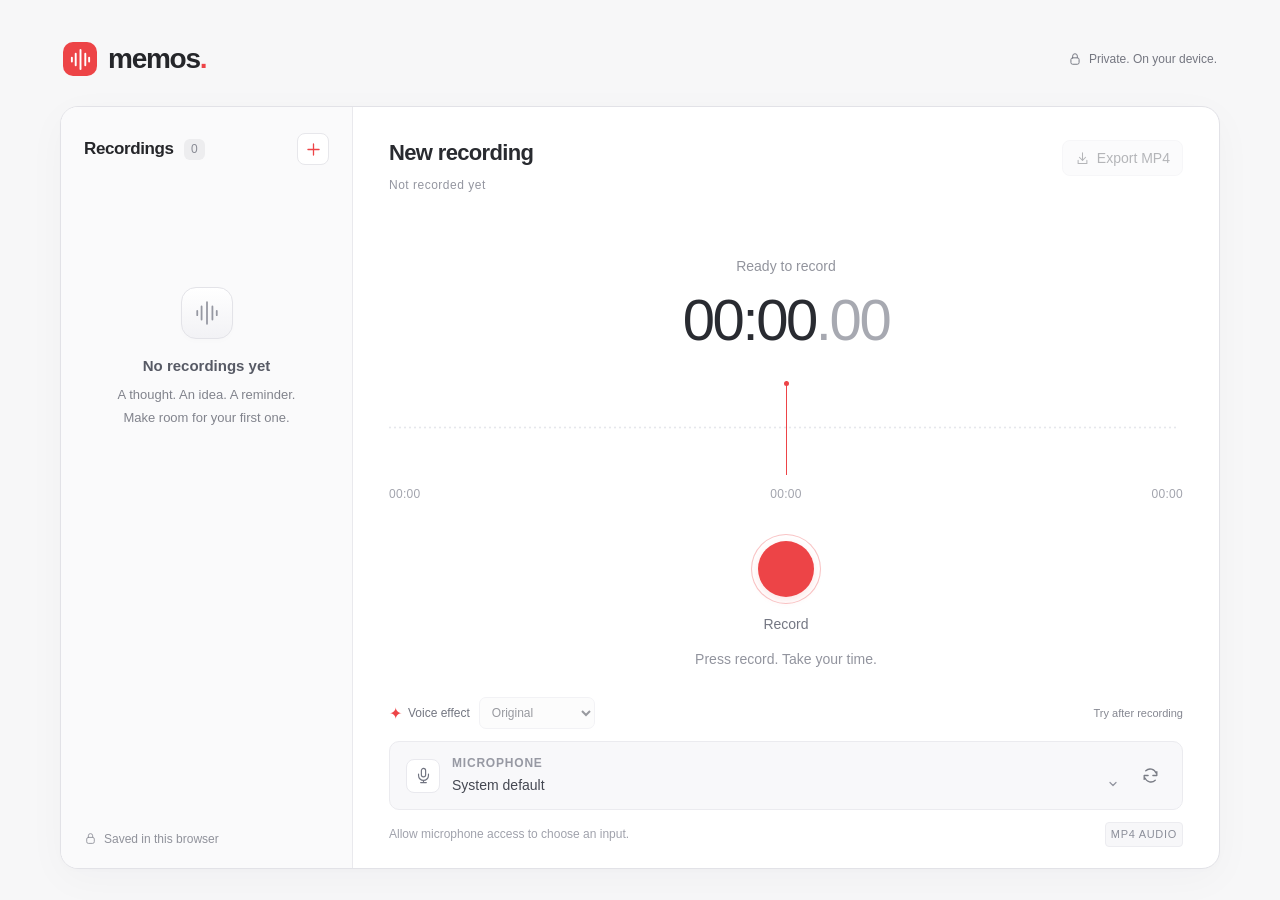
==== index.html @ 851e15f1 "Add compact voice effects for playback and MP4 export Add optional Light tune, Deep voice, and Soft " ====
<!doctype html>
<html lang="en">
<head>
  <meta charset="utf-8">
  <meta name="viewport" content="width=device-width, initial-scale=1">
  <meta name="theme-color" content="#f7f7f8">
  <title>Memos — Voice recorder</title>
  <meta name="description" content="A simple space to record. Choose your microphone, capture a thought, and export it as MP4. Recordings stay on your device.">
  <link rel="icon" type="image/svg+xml" href="data:image/svg+xml,%3Csvg xmlns='http://www.w3.org/2000/svg' viewBox='0 0 64 64'%3E%3Crect width='64' height='64' rx='16' fill='%23f04445'/%3E%3Cpath d='M16 27v10m8-20v30m8-36v42m8-33v24m8-17v10' stroke='white' stroke-width='4' stroke-linecap='round'/%3E%3C/svg%3E">
  <link rel="stylesheet" href="./style.css?v=effects-1">
  <script src="./ffmpeg.js" defer></script>
  <script src="./app.js?v=effects-1" type="module"></script>
</head>
<body>
<svg class="icon-definitions" xmlns="http://www.w3.org/2000/svg" aria-hidden="true"><defs>
  <symbol id="i-wave" viewBox="0 0 24 24"><path d="M3 10v4m4-8v12m5-16v20m5-16v12m4-8v4"/></symbol>
  <symbol id="i-plus" viewBox="0 0 24 24"><path d="M12 5v14M5 12h14"/></symbol>
  <symbol id="i-mic" viewBox="0 0 24 24"><rect x="9" y="2" width="6" height="12" rx="3"/><path d="M5 10v2a7 7 0 0 0 14 0v-2M12 19v3m-4 0h8"/></symbol>
  <symbol id="i-download" viewBox="0 0 24 24"><path d="M12 3v12m-5-5 5 5 5-5M5 15v5h14v-5"/></symbol>
  <symbol id="i-lock" viewBox="0 0 24 24"><rect x="5" y="10" width="14" height="11" rx="3"/><path d="M8 10V7a4 4 0 0 1 8 0v3"/></symbol>
  <symbol id="i-refresh" viewBox="0 0 24 24"><path d="M20 7v5h-5M4 17v-5h5M6 6a8 8 0 0 1 13 3M18 18A8 8 0 0 1 5 15"/></symbol>
  <symbol id="i-trash" viewBox="0 0 24 24"><path d="M3 6h18M9 6V3h6v3M5 6l1 15h12l1-15M10 10v7m4-7v7"/></symbol>
  <symbol id="i-play" viewBox="0 0 24 24"><path d="m9 5 11 7-11 7Z" fill="currentColor" stroke="none"/></symbol>
  <symbol id="i-pause" viewBox="0 0 24 24"><path d="M8 5v14m8-14v14" stroke-width="4"/></symbol>
  <symbol id="i-chevron" viewBox="0 0 24 24"><path d="m8 10 4 4 4-4"/></symbol>
</defs></svg>
<div class="page">
  <header class="masthead">
    <a class="brand" href="./" aria-label="Memos home"><span class="brand-icon"><svg><use href="#i-wave"/></svg></span>memos<span class="brand-period">.</span></a>
    <span class="local-note"><svg><use href="#i-lock"/></svg>Private. On your device.</span>
  </header>
  <main class="app" aria-label="Voice recorder">
    <aside class="sidebar">
      <div class="sidebar-header"><h1>Recordings <span id="count">0</span></h1><button id="new" class="icon-button new-button" aria-label="New recording" title="New recording"><svg><use href="#i-plus"/></svg></button></div>
      <div id="recording-list" class="recording-list" aria-label="Saved recordings"></div>
      <div id="empty" class="empty-list"><span class="empty-icon"><svg><use href="#i-wave"/></svg></span><h2>No recordings yet</h2><p>A thought. An idea. A reminder.<br>Make room for your first one.</p></div>
      <div class="sidebar-footer"><svg><use href="#i-lock"/></svg><span>Saved in this browser</span></div>
    </aside>
    <section class="workspace">
      <div class="workspace-header">
        <div class="recording-heading"><input id="title" aria-label="Recording name" value="New recording" maxlength="100" autocomplete="off" spellcheck="false"><p id="metadata">Not recorded yet</p></div>
        <button id="export" class="export-button" disabled><svg><use href="#i-download"/></svg><span>Export MP4</span></button>
      </div>
      <div id="notice" class="notice" role="status" aria-live="polite" hidden></div>
      <div class="recorder">
        <div id="state-label" class="state-label">Ready to record</div>
        <div id="time" class="time" aria-label="Recording duration">00:00<span>.00</span></div>
        <div class="waveform-area">
          <canvas id="waveform" aria-label="Audio waveform" role="img"></canvas>
          <div class="playhead" aria-hidden="true"></div>
          <input id="seek" type="range" min="0" max="1" step="0.01" value="0" aria-label="Playback position" hidden>
          <div class="waveform-ticks" aria-hidden="true"><span id="tick-start">00:00</span><span id="tick-middle">00:00</span><span id="tick-end">00:00</span></div>
        </div>
        <div class="transport">
          <button id="pause" class="round-button secondary" aria-label="Pause recording" hidden><svg><use href="#i-pause"/></svg></button>
          <button id="back" class="round-button skip" aria-label="Back 10 seconds" hidden><span>↶</span><small>10</small></button>
          <div class="primary-control"><button id="record" class="record-button" aria-label="Start recording"><span></span></button><button id="play" class="play-button" aria-label="Play recording" hidden><svg><use href="#i-play"/></svg></button><span id="control-label">Record</span></div>
          <button id="forward" class="round-button skip" aria-label="Forward 10 seconds" hidden><span>↷</span><small>10</small></button>
          <button id="delete" class="round-button secondary delete-button" aria-label="Delete recording" hidden><svg><use href="#i-trash"/></svg></button>
        </div>
        <p id="recorder-hint" class="recorder-hint">Press record. Take your time.</p>
      </div>
      <div class="effects-row">
        <label for="effect"><span aria-hidden="true">✦</span> Voice effect</label>
        <select id="effect" aria-describedby="effect-hint" disabled>
          <option value="none">Original</option>
          <option value="tune">Light tune</option>
          <option value="deep">Deep voice</option>
          <option value="echo">Soft echo</option>
        </select>
        <span id="effect-hint">Try after recording</span>
      </div>
      <div class="input-panel">
        <div class="microphone-icon"><svg><use href="#i-mic"/></svg></div>
        <div class="microphone-field"><label for="microphone">MICROPHONE</label><div class="select-wrap"><select id="microphone" aria-describedby="mic-hint"><option value="">System default</option><option value="__enable">Choose a microphone…</option></select><svg><use href="#i-chevron"/></svg></div></div>
        <button id="refresh" class="icon-button" title="Refresh microphones" aria-label="Refresh microphones"><svg><use href="#i-refresh"/></svg></button>
      </div>
      <div class="workspace-footer"><span id="mic-hint">Allow microphone access to choose an input.</span><span class="format-badge">MP4 AUDIO</span></div>
    </section>
  </main>

</div>
<dialog id="delete-dialog"><form method="dialog"><div class="dialog-icon"><svg><use href="#i-trash"/></svg></div><h2>Delete this recording?</h2><p id="delete-message">This recording will be removed from this browser.</p><div class="dialog-actions"><button value="cancel">Keep recording</button><button value="delete" class="danger">Delete</button></div></form></dialog>
<audio id="audio" preload="metadata"></audio>
</body>
</html>
---- style.css ----
:root{font-family:-apple-system,BlinkMacSystemFont,"Segoe UI",sans-serif;color:#25262a;background:#f7f7f8;font-synthesis:none;--red:#ed4447;--muted:#81838c;--border:#e9e9ed}*{box-sizing:border-box}body{margin:0}button,input,select{font:inherit}button,a,input,select{-webkit-tap-highlight-color:transparent}button{cursor:pointer}button:disabled{cursor:default;opacity:.38}button{transition:background .16s,transform .16s,opacity .16s}button:active:not(:disabled){transform:scale(.96)}button:focus-visible,a:focus-visible,select:focus-visible,input:focus-visible{outline:3px solid #ed444760;outline-offset:4px}svg{width:24px;height:24px;fill:none;stroke:currentColor;stroke-width:1.65;stroke-linecap:round;stroke-linejoin:round;flex-shrink:0}.icon-definitions{position:absolute;width:0;height:0;overflow:hidden}[hidden]{display:none!important}.page{max-width:1224px;margin:0 auto;padding:42px 32px 24px}.masthead{display:flex;justify-content:space-between;align-items:center;margin:0 0 30px;padding:0 3px}.brand{display:flex;align-items:center;color:#25262a;text-decoration:none;font-size:28px;font-weight:720;letter-spacing:-1.25px}.brand-icon{background:var(--red);width:34px;height:34px;display:grid;place-items:center;color:white;border-radius:10px;margin-right:11px}.brand-icon svg{width:23px;height:23px;stroke-width:2}.brand-period{color:var(--red)}.local-note{display:flex;align-items:center;gap:7px;font-size:13px;color:#747680}.local-note svg{width:14px;height:14px}.app{display:flex;background:white;min-height:680px;border:1px solid #e2e2e7;border-radius:18px;box-shadow:0 10px 40px #1c203008,0 2px 6px #1c203003;overflow:hidden}.sidebar{width:292px;flex-shrink:0;background:#fafafb;border-right:1px solid var(--border);display:flex;flex-direction:column}.sidebar-header{padding:26px 23px 22px;display:flex;align-items:center;justify-content:space-between;gap:10px}.sidebar-header h1{font-size:17px;font-weight:650;letter-spacing:-.4px;margin:0;display:flex;align-items:center;gap:10px}.sidebar-header h1 span{font-size:12px;color:#888a94;min-width:21px;height:21px;border-radius:6px;display:grid;place-items:center;background:#ededef;font-weight:500}.icon-button{width:32px;height:32px;border:0;border-radius:8px;background:transparent;display:grid;place-items:center;color:#797c85}.icon-button svg{width:19px;height:19px}.icon-button:hover:not(:disabled){background:#eeeeF1}.new-button{color:var(--red);background:#fff;border:1px solid #e7e7eb}.empty-list{text-align:center;padding:100px 18px 30px;color:var(--muted)}.empty-icon{display:grid;place-items:center;width:52px;height:52px;margin:0 auto 18px;border:1px solid #e3e3e8;background:linear-gradient(180deg,#fff,#f2f2f5);border-radius:15px;color:#9698a2;box-shadow:0 3px 5px #1c203003}.empty-icon svg{width:26px;height:26px}.empty-list h2{font-size:15px;font-weight:600;color:#575a65;margin:0 0 9px}.empty-list p{font-size:13px;line-height:1.8;margin:0}.recording-list{padding:0 11px;max-height:530px;overflow-y:auto}.recording-list:empty{display:none}.recording-item{width:100%;border:1px solid transparent;background:transparent;border-radius:10px;text-align:left;padding:16px 15px;margin-bottom:5px;display:flex;flex-direction:column;gap:8px}.recording-item:hover{background:#f0f0f3}.recording-item.selected{background:#fff;border-color:#e6e6eb;box-shadow:0 2px 5px #191c2405}.recording-item strong{font-size:15px;font-weight:600;max-width:100%;overflow:hidden;text-overflow:ellipsis;white-space:nowrap;color:#303239}.recording-item.selected strong{color:#dc363c}.recording-meta{display:flex;justify-content:space-between;color:#858791;font-size:12px;font-variant-numeric:tabular-nums}.sidebar-footer{margin-top:auto;padding:22px 23px;display:flex;align-items:center;gap:7px;color:#90929b;font-size:12px}.sidebar-footer svg{width:13px;height:13px}.workspace{position:relative;flex:1;min-width:0;padding:32px 36px 21px;display:flex;flex-direction:column}.workspace-header{display:flex;align-items:flex-start;justify-content:space-between;gap:20px}.recording-heading{min-width:0;flex:1}.recording-heading input{width:100%;font-size:22px;font-weight:640;letter-spacing:-.65px;border:0;background:transparent;padding:0;color:#292b30;line-height:1.3;text-overflow:ellipsis;border-radius:3px}.recording-heading input:disabled{opacity:1;-webkit-text-fill-color:#292b30}.recording-heading p{margin:10px 0 0;font-size:10px;font-weight:600;letter-spacing:1.4px;color:#9496a0}.export-button{display:flex;align-items:center;justify-content:center;gap:7px;background:#f6f6f8;border:1px solid #e9e9ee;border-radius:8px;padding:9px 12px;font-size:13px;color:#3c3f48;white-space:nowrap;margin-top:1px;min-height:36px}.export-button svg{width:15px;height:15px}.export-button:hover:not(:disabled){background:#eeeeF2}.recorder{padding-top:64px;flex:1;display:flex;flex-direction:column;align-items:center}.state-label{font-size:13px;color:#92949d;line-height:20px;display:flex;gap:8px;align-items:center}.state-label.active{color:var(--red)}.state-label.active:before{content:"";width:6px;height:6px;border-radius:50%;background:var(--red);animation:pulse 1.5s infinite}.time{font-size:58px;letter-spacing:-2.4px;font-weight:350;font-variant-numeric:tabular-nums;line-height:1.2;margin-top:9px;color:#292b31}.time span{color:#a7a9b1}.waveform-area{width:100%;height:120px;position:relative;margin-top:26px}.waveform-area canvas{width:100%;height:95px;display:block}.playhead{position:absolute;left:50%;top:1px;height:94px;width:1px;background:var(--red)}.playhead:before{content:"";position:absolute;top:0;left:-2px;width:5px;height:5px;background:var(--red);border-radius:50%}.waveform-ticks{display:flex;justify-content:space-between;font-size:10px;letter-spacing:.3px;color:#a2a4ad;font-variant-numeric:tabular-nums;margin-top:12px}.waveform-area input{position:absolute;left:0;top:0;width:100%;height:95px;margin:0;opacity:0;cursor:pointer}.waveform-area:focus-within{outline:2px solid #ed444770;outline-offset:4px;border-radius:5px}.transport{position:relative;display:flex;align-items:flex-start;justify-content:center;gap:28px;margin-top:34px;min-height:107px}.primary-control{display:flex;flex-direction:column;align-items:center;gap:12px}.primary-control>span{font-size:13px;font-weight:500;color:#747783}.record-button{width:70px;height:70px;border-radius:50%;background:white;border:1.5px solid #ed444752;padding:5px;display:grid;place-items:center}.record-button>span{display:block;width:56px;height:56px;border-radius:50%;background:var(--red);box-shadow:0 3px 8px #ed444725;transition:all .2s}.record-button:hover:not(:disabled)>span{background:#e03136}.record-button.recording>span{width:25px;height:25px;border-radius:6px;box-shadow:none}.play-button{width:70px;height:70px;border:0;border-radius:50%;background:#292b31;color:white;display:grid;place-items:center}.play-button svg{width:28px;height:28px}.round-button{width:42px;height:42px;border-radius:50%;border:0;background:#f5f5f7;color:#676a76;display:grid;place-items:center;margin-top:14px}.round-button:hover{background:#eeeef2}.round-button svg{width:18px;height:18px}.secondary{position:absolute;right:calc(100% + 27px)}.delete-button{left:calc(100% + 27px);right:auto;background:transparent;color:#9699a3}.skip{position:relative;background:transparent}.skip span{font-size:35px;line-height:40px}.skip small{position:absolute;font-size:10px;top:20px;font-weight:600}.recorder-hint{margin:10px 0 30px;color:#92949e;font-size:13px;min-height:16px;text-align:center}.input-panel{display:flex;align-items:center;gap:12px;padding:14px 16px;background:#f8f8fa;border:1px solid #ebebef;border-radius:10px}.microphone-icon{display:grid;place-items:center;flex-shrink:0;width:34px;height:34px;background:white;border:1px solid #e9e9ee;border-radius:8px;color:#717481}.microphone-icon svg{width:17px;height:17px}.microphone-field{flex:1;min-width:0}.microphone-field label{display:block;font-size:10px;letter-spacing:1.3px;font-weight:600;color:#9799a3;margin-bottom:4px}.select-wrap{position:relative;max-width:100%}.select-wrap select{appearance:none;width:100%;padding:0 24px 0 0;font-size:14px;color:#454852;background:transparent;border:0;cursor:pointer;min-height:21px;text-overflow:ellipsis}.select-wrap select:disabled{cursor:default}.select-wrap>svg{position:absolute;right:0;top:1px;width:18px;height:18px;pointer-events:none;color:#9395a0}.workspace-footer{display:flex;justify-content:space-between;gap:12px;align-items:center;font-size:11px;line-height:1.5;color:#a0a2ac;margin-top:12px}.format-badge{font-size:9px;letter-spacing:.7px;white-space:nowrap;padding:3px 5px;background:#f7f7f9;border:1px solid #ececf0;border-radius:4px;color:#8c8f9a}.page-footer{display:flex;justify-content:space-between;color:#a1a3ac;font-size:12px;padding:22px 3px}.page-footer>span:last-child{letter-spacing:.5px}.notice{font-size:13px;line-height:1.5;border:1px solid #f2d8d8;color:#a53b40;background:#fff6f6;padding:10px 13px;border-radius:8px;margin-top:20px}.notice.success{border-color:#dfe8e0;background:#f5f9f5;color:#4e7054}dialog{border:1px solid #e6e6ea;border-radius:18px;padding:30px;max-width:390px;width:calc(100% - 36px);color:#30323a;box-shadow:0 20px 100px #17182125}dialog::backdrop{background:#20232b50;backdrop-filter:blur(3px)}dialog h2{font-size:21px;letter-spacing:-.5px}dialog p{font-size:14px;line-height:1.6;color:#7c7f8c}.dialog-icon{color:var(--red)}.dialog-actions{display:flex;gap:10px;justify-content:flex-end;margin-top:24px}.dialog-actions button{border:0;background:#f1f1f5;color:#5f6370;padding:11px 14px;border-radius:8px;font-size:14px}.dialog-actions button.danger{background:var(--red);color:#fff}@keyframes pulse{50%{opacity:.35}}@media(min-width:1450px){.page{padding-top:70px}.app{min-height:710px}.recorder{padding-top:75px}}@media(max-width:950px){.page{padding:28px 24px}.sidebar{width:238px}.workspace{padding:28px 26px 20px}.time{font-size:52px}.recording-heading input{font-size:20px}.workspace-header{gap:10px}.export-button{padding:9px}.export-button span{font-size:12px}}@media(max-width:720px){.page{padding:22px 16px}.masthead{margin-bottom:22px}.brand{font-size:26px}.local-note{font-size:11px;gap:5px}.app{flex-direction:column;min-height:0;border-radius:14px}.workspace{order:0;padding:24px 22px 18px}.sidebar{order:1;width:100%;border:0;border-top:1px solid var(--border);max-height:350px}.sidebar-header{padding:20px 21px 13px}.empty-list{padding:14px 20px 24px}.empty-list .empty-icon{display:none}.empty-list h2{font-size:14px}.empty-list p{font-size:12px;line-height:1.6}.empty-list p br{display:none}.sidebar-footer{display:none}.recording-list{padding:0 10px 10px}.recorder{padding-top:40px}.time{font-size:53px}.waveform-area{margin-top:22px;height:107px}.transport{margin-top:25px}.recorder-hint{margin-bottom:25px}.workspace-footer{font-size:10px}.page-footer{font-size:10px;padding-top:18px;gap:20px}.recording-heading input{font-size:19px}.recording-heading p{font-size:9px;letter-spacing:1px}.export-button{font-size:12px;padding:8px}.delete-button{left:calc(100% + 8px)}.transport{gap:14px}.input-panel{padding:12px}.microphone-field label{font-size:9px}.select-wrap select{font-size:13px}.recording-item{padding:13px 12px}}@media(prefers-reduced-motion:reduce){*,*:before{animation:none!important;transition:none!important}}@media(min-width:721px) and (max-height:800px){.page{padding-top:25px}.masthead{margin-bottom:23px}.app{min-height:610px}.recorder{padding-top:35px}}

/* Keep control labels readable on compact screens. */
.recording-heading p{font-size:12px;letter-spacing:.5px;font-weight:400}.microphone-field label{font-size:12px;letter-spacing:.8px}.waveform-ticks,.workspace-footer{font-size:12px}.format-badge{font-size:11px}.select-wrap select{font-size:14px}.export-button,.export-button span{font-size:14px}.recorder-hint,.state-label,.primary-control>span{font-size:14px}.local-note{font-size:12px}

/* A small, optional treatment for playback and export. */
.effects-row{display:flex;align-items:center;gap:9px;flex-wrap:wrap;margin:0 0 12px;font-size:12px;color:#858791;min-height:30px}.effects-row label{display:flex;gap:6px;align-items:center;white-space:nowrap;color:#737681}.effects-row label span{color:var(--red);font-size:16px}.effects-row select{max-width:145px;min-height:32px;border:1px solid #e9e9ee;border-radius:7px;background:#fafafb;color:#454852;padding:5px 25px 5px 8px;font-size:12px;cursor:pointer}.effects-row select:disabled{cursor:default;opacity:.55}.effects-row>span{margin-left:auto;font-size:11px}.effects-row[data-active="true"] select{border-color:#f0c3c4;background:#fff7f7;color:#be3b40}@media(max-width:480px){.effects-row{gap:7px}.effects-row>span{flex-basis:100%;margin-left:0}.effects-row select{margin-left:auto}}
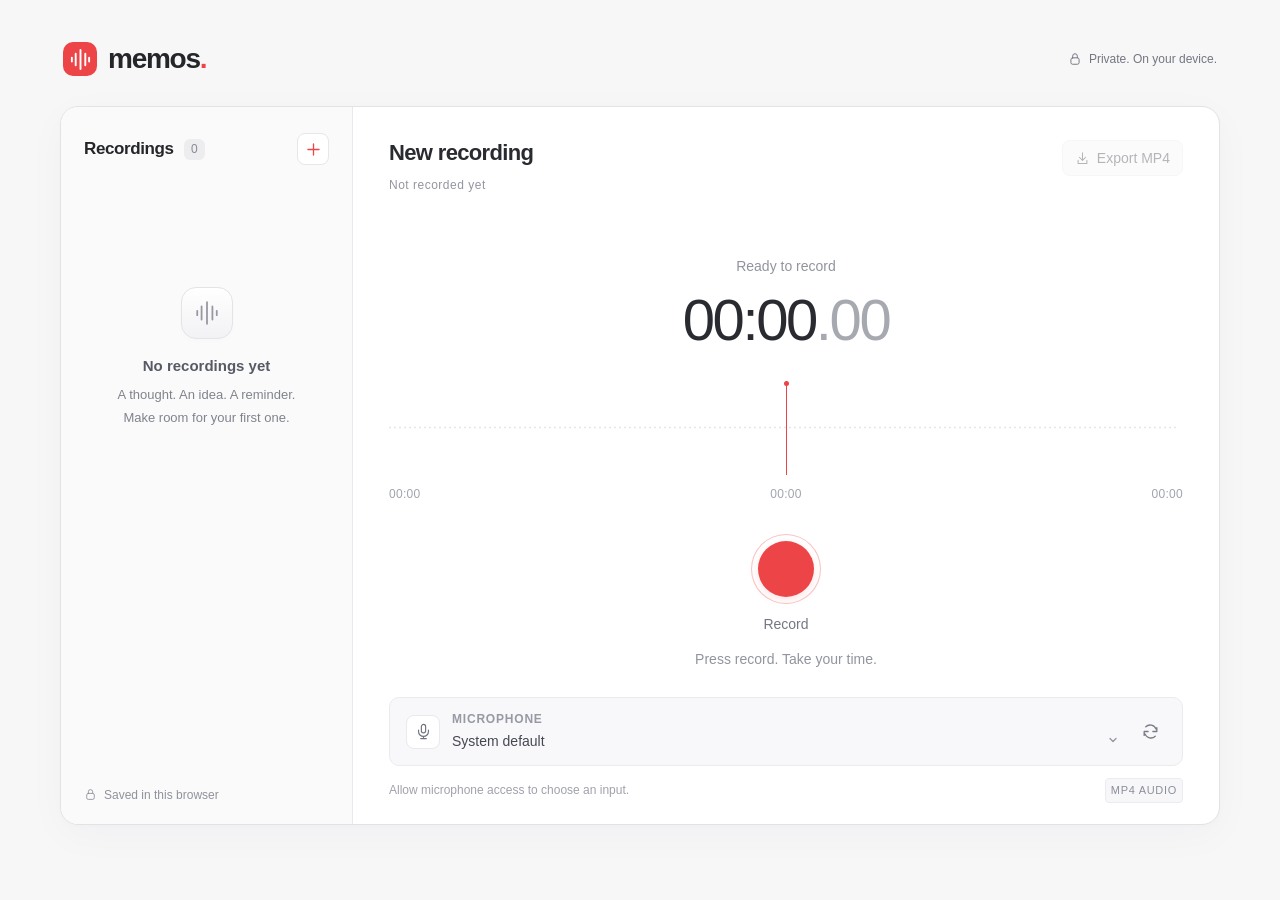
==== commit fa596648: "Restore approved page layout pending effects approval" ====
--- a/index.html
+++ b/index.html
@@ -7,9 +7,9 @@
   <title>Memos — Voice recorder</title>
   <meta name="description" content="A simple space to record. Choose your microphone, capture a thought, and export it as MP4. Recordings stay on your device.">
   <link rel="icon" type="image/svg+xml" href="data:image/svg+xml,%3Csvg xmlns='http://www.w3.org/2000/svg' viewBox='0 0 64 64'%3E%3Crect width='64' height='64' rx='16' fill='%23f04445'/%3E%3Cpath d='M16 27v10m8-20v30m8-36v42m8-33v24m8-17v10' stroke='white' stroke-width='4' stroke-linecap='round'/%3E%3C/svg%3E">
-  <link rel="stylesheet" href="./style.css?v=effects-1">
+  <link rel="stylesheet" href="./style.css">
   <script src="./ffmpeg.js" defer></script>
-  <script src="./app.js?v=effects-1" type="module"></script>
+  <script src="./app.js" type="module"></script>
 </head>
 <body>
 <svg class="icon-definitions" xmlns="http://www.w3.org/2000/svg" aria-hidden="true"><defs>
@@ -60,16 +60,6 @@
         </div>
         <p id="recorder-hint" class="recorder-hint">Press record. Take your time.</p>
       </div>
-      <div class="effects-row">
-        <label for="effect"><span aria-hidden="true">✦</span> Voice effect</label>
-        <select id="effect" aria-describedby="effect-hint" disabled>
-          <option value="none">Original</option>
-          <option value="tune">Light tune</option>
-          <option value="deep">Deep voice</option>
-          <option value="echo">Soft echo</option>
-        </select>
-        <span id="effect-hint">Try after recording</span>
-      </div>
       <div class="input-panel">
         <div class="microphone-icon"><svg><use href="#i-mic"/></svg></div>
         <div class="microphone-field"><label for="microphone">MICROPHONE</label><div class="select-wrap"><select id="microphone" aria-describedby="mic-hint"><option value="">System default</option><option value="__enable">Choose a microphone…</option></select><svg><use href="#i-chevron"/></svg></div></div>
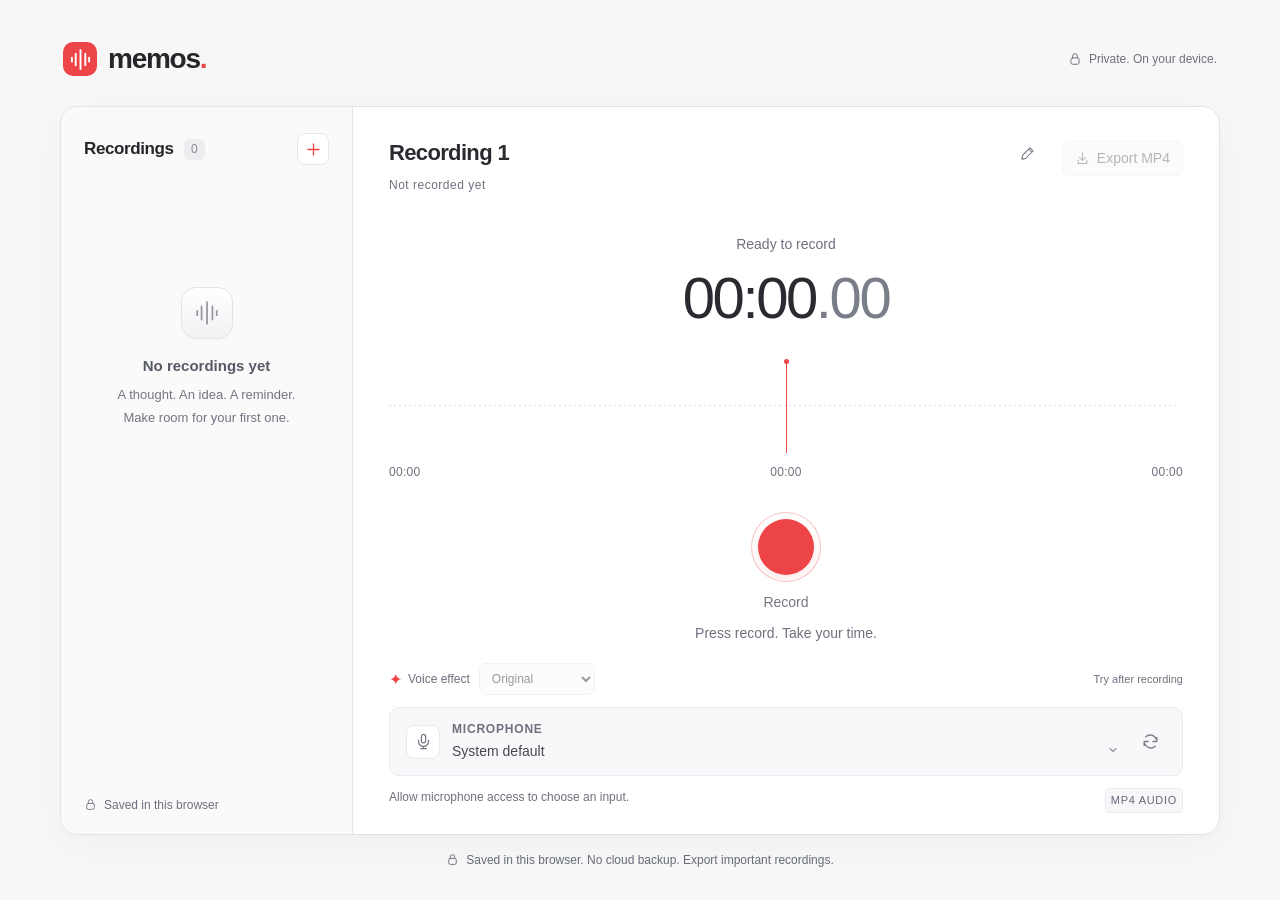
==== commit b5e0574a: "Add recording recovery, trimming, and voice effects Save incoming audio chunks and recover interrupt" ====
--- a/index.html
+++ b/index.html
@@ -4,12 +4,17 @@
   <meta charset="utf-8">
   <meta name="viewport" content="width=device-width, initial-scale=1">
   <meta name="theme-color" content="#f7f7f8">
-  <title>Memos — Voice recorder</title>
+  <title>Memos</title>
+  <meta name="application-name" content="Memos">
+  <meta name="apple-mobile-web-app-title" content="Memos">
+  <meta property="og:site_name" content="Memos">
+  <meta property="og:title" content="Memos">
+  <meta name="twitter:title" content="Memos">
   <meta name="description" content="A simple space to record. Choose your microphone, capture a thought, and export it as MP4. Recordings stay on your device.">
   <link rel="icon" type="image/svg+xml" href="data:image/svg+xml,%3Csvg xmlns='http://www.w3.org/2000/svg' viewBox='0 0 64 64'%3E%3Crect width='64' height='64' rx='16' fill='%23f04445'/%3E%3Cpath d='M16 27v10m8-20v30m8-36v42m8-33v24m8-17v10' stroke='white' stroke-width='4' stroke-linecap='round'/%3E%3C/svg%3E">
-  <link rel="stylesheet" href="./style.css">
+  <link rel="stylesheet" href="./style.css?v=refinement-1">
   <script src="./ffmpeg.js" defer></script>
-  <script src="./app.js" type="module"></script>
+  <script src="./app.js?v=refinement-1" type="module"></script>
 </head>
 <body>
 <svg class="icon-definitions" xmlns="http://www.w3.org/2000/svg" aria-hidden="true"><defs>
@@ -22,6 +27,7 @@
   <symbol id="i-trash" viewBox="0 0 24 24"><path d="M3 6h18M9 6V3h6v3M5 6l1 15h12l1-15M10 10v7m4-7v7"/></symbol>
   <symbol id="i-play" viewBox="0 0 24 24"><path d="m9 5 11 7-11 7Z" fill="currentColor" stroke="none"/></symbol>
   <symbol id="i-pause" viewBox="0 0 24 24"><path d="M8 5v14m8-14v14" stroke-width="4"/></symbol>
+  <symbol id="i-pencil" viewBox="0 0 24 24"><path d="m16 3 5 5-12 12-6 1 1-6ZM14 5l5 5"/></symbol>
   <symbol id="i-chevron" viewBox="0 0 24 24"><path d="m8 10 4 4 4-4"/></symbol>
 </defs></svg>
 <div class="page">
@@ -38,18 +44,31 @@
     </aside>
     <section class="workspace">
       <div class="workspace-header">
-        <div class="recording-heading"><input id="title" aria-label="Recording name" value="New recording" maxlength="100" autocomplete="off" spellcheck="false"><p id="metadata">Not recorded yet</p></div>
+        <div class="recording-heading"><div class="title-row"><input id="title" aria-label="Recording name" value="Recording 1" maxlength="100" autocomplete="off" spellcheck="false"><button id="rename" class="icon-button" aria-label="Rename recording" title="Rename recording"><svg><use href="#i-pencil"/></svg></button></div><p id="metadata">Not recorded yet</p></div>
         <button id="export" class="export-button" disabled><svg><use href="#i-download"/></svg><span>Export MP4</span></button>
       </div>
       <div id="notice" class="notice" role="status" aria-live="polite" hidden></div>
+      <div id="processing" class="processing" hidden>
+        <div class="processing-copy"><span id="processing-label" role="status" aria-live="polite">Preparing audio…</span><progress id="processing-progress" max="100" aria-label="Audio processing progress"></progress></div>
+        <button id="cancel-process" class="text-button">Cancel</button>
+      </div>
       <div class="recorder">
         <div id="state-label" class="state-label">Ready to record</div>
         <div id="time" class="time" aria-label="Recording duration">00:00<span>.00</span></div>
         <div class="waveform-area">
           <canvas id="waveform" aria-label="Audio waveform" role="img"></canvas>
           <div class="playhead" aria-hidden="true"></div>
+          <div id="trim-selection" class="trim-selection" hidden aria-hidden="true"></div>
+          <div id="trim-handles" class="trim-handles" hidden>
+            <input id="trim-start" type="range" min="0" max="1" step="0.01" value="0" aria-label="Trim start">
+            <input id="trim-end" type="range" min="0" max="1" step="0.01" value="1" aria-label="Trim end">
+          </div>
           <input id="seek" type="range" min="0" max="1" step="0.01" value="0" aria-label="Playback position" hidden>
           <div class="waveform-ticks" aria-hidden="true"><span id="tick-start">00:00</span><span id="tick-middle">00:00</span><span id="tick-end">00:00</span></div>
+        </div>
+        <div id="trim-panel" class="trim-panel" hidden>
+          <div class="trim-times"><span>Start <output id="trim-start-label">00:00.00</output></span><span id="trim-length"></span><span>End <output id="trim-end-label">00:00.00</output></span></div>
+          <div class="trim-actions"><span>Drag the handles · original kept</span><button id="trim-reset" class="text-button">Reset</button><button id="trim-cancel" class="text-button">Cancel</button><button id="trim-apply" class="small-button">Apply trim</button></div>
         </div>
         <div class="transport">
           <button id="pause" class="round-button secondary" aria-label="Pause recording" hidden><svg><use href="#i-pause"/></svg></button>
@@ -58,16 +77,29 @@
           <button id="forward" class="round-button skip" aria-label="Forward 10 seconds" hidden><span>↷</span><small>10</small></button>
           <button id="delete" class="round-button secondary delete-button" aria-label="Delete recording" hidden><svg><use href="#i-trash"/></svg></button>
         </div>
+        <div id="clip-actions" class="clip-actions" hidden><button id="quick-new" class="text-button"><svg><use href="#i-plus"/></svg>New recording</button><span aria-hidden="true">·</span><button id="trim-toggle" class="text-button" aria-expanded="false" aria-controls="trim-panel">Trim</button></div>
         <p id="recorder-hint" class="recorder-hint">Press record. Take your time.</p>
+      </div>
+      <div class="effects-row">
+        <label for="effect"><span aria-hidden="true">✦</span> Voice effect</label>
+        <select id="effect" aria-describedby="effect-hint" disabled>
+          <option value="none">Original</option>
+          <option value="tune">Light tune</option>
+          <option value="deep">Deep voice</option>
+          <option value="echo">Soft echo</option>
+        </select>
+        <span id="effect-hint">Try after recording</span>
       </div>
       <div class="input-panel">
         <div class="microphone-icon"><svg><use href="#i-mic"/></svg></div>
         <div class="microphone-field"><label for="microphone">MICROPHONE</label><div class="select-wrap"><select id="microphone" aria-describedby="mic-hint"><option value="">System default</option><option value="__enable">Choose a microphone…</option></select><svg><use href="#i-chevron"/></svg></div></div>
         <button id="refresh" class="icon-button" title="Refresh microphones" aria-label="Refresh microphones"><svg><use href="#i-refresh"/></svg></button>
       </div>
+      <div id="save-status" class="save-status" role="status" aria-live="polite" hidden></div>
       <div class="workspace-footer"><span id="mic-hint">Allow microphone access to choose an input.</span><span class="format-badge">MP4 AUDIO</span></div>
     </section>
   </main>
+  <p class="storage-note"><svg><use href="#i-lock"/></svg><span>Saved in this browser. No cloud backup. Export important recordings.</span></p>
 
 </div>
 <dialog id="delete-dialog"><form method="dialog"><div class="dialog-icon"><svg><use href="#i-trash"/></svg></div><h2>Delete this recording?</h2><p id="delete-message">This recording will be removed from this browser.</p><div class="dialog-actions"><button value="cancel">Keep recording</button><button value="delete" class="danger">Delete</button></div></form></dialog>
--- a/style.css
+++ b/style.css
@@ -5,3 +5,9 @@
 
 /* A small, optional treatment for playback and export. */
 .effects-row{display:flex;align-items:center;gap:9px;flex-wrap:wrap;margin:0 0 12px;font-size:12px;color:#858791;min-height:30px}.effects-row label{display:flex;gap:6px;align-items:center;white-space:nowrap;color:#737681}.effects-row label span{color:var(--red);font-size:16px}.effects-row select{max-width:145px;min-height:32px;border:1px solid #e9e9ee;border-radius:7px;background:#fafafb;color:#454852;padding:5px 25px 5px 8px;font-size:12px;cursor:pointer}.effects-row select:disabled{cursor:default;opacity:.55}.effects-row>span{margin-left:auto;font-size:11px}.effects-row[data-active="true"] select{border-color:#f0c3c4;background:#fff7f7;color:#be3b40}@media(max-width:480px){.effects-row{gap:7px}.effects-row>span{flex-basis:100%;margin-left:0}.effects-row select{margin-left:auto}}
+
+/* Final usability pass: compact controls, readable secondary text. */
+:root{--muted:#696d78}.title-row{display:flex;align-items:center;gap:5px}.title-row input{min-width:0}.title-row .icon-button{width:28px;height:28px;flex-shrink:0;color:#6e727e}.title-row svg{width:15px;height:15px}.recording-heading p,.state-label,.recorder-hint,.waveform-ticks,.microphone-field label,.workspace-footer,.effects-row,.effects-row label,.local-note,.recording-meta,.sidebar-footer{color:#6d717d}.format-badge{color:#646977}.time span{color:#797e89}.empty-list p{color:#727581}.storage-note{display:flex;justify-content:center;align-items:center;gap:7px;text-align:center;font-size:12px;line-height:1.5;color:#666b77;margin:16px 0 0}.storage-note svg{width:13px;height:13px}.text-button{border:0;background:transparent;padding:7px 8px;color:#626873;font-size:12px;border-radius:6px;min-height:32px}.text-button:hover:not(:disabled){background:#f1f1f5}.text-button:disabled{opacity:.45}.clip-actions{display:flex;align-items:center;justify-content:center;gap:6px;margin-top:0;color:#c2c5cc}.clip-actions .text-button{display:flex;align-items:center;gap:5px}.clip-actions svg{width:13px;height:13px}.recorder-hint{margin-top:6px;margin-bottom:22px}.clip-actions:not([hidden])+.recorder-hint{margin-bottom:16px;font-size:12px}.save-status{font-size:12px;color:#55705b;text-align:center;margin-top:10px}.save-status.warning{color:#9b3e42}.processing{display:flex;align-items:center;gap:15px;padding:12px;background:#f8f8fa;border:1px solid #e9e9ee;border-radius:9px;margin-top:16px}.processing-copy{flex:1;display:flex;flex-direction:column;gap:7px;color:#5b606d;font-size:12px}.processing progress{width:100%;height:4px;accent-color:var(--red)}.small-button{border:1px solid #f0c7c8;background:#fff5f5;color:#b83339;border-radius:7px;padding:7px 10px;font-size:12px;min-height:32px}.trim-selection{position:absolute;top:0;height:95px;border-left:2px solid var(--red);border-right:2px solid var(--red);background:#ed444710;pointer-events:none}.trim-handles{position:absolute;left:0;right:0;top:0;height:95px;pointer-events:none}.trim-handles input{appearance:none;-webkit-appearance:none;position:absolute;inset:0;width:100%;height:95px;background:none;pointer-events:none;opacity:1;cursor:ew-resize;margin:0;outline-offset:8px}.trim-handles input::-webkit-slider-runnable-track{background:transparent;height:95px}.trim-handles input::-webkit-slider-thumb{appearance:none;-webkit-appearance:none;width:16px;height:95px;background:#ed4447;border:3px solid white;border-radius:6px;box-shadow:0 0 0 1px #c53137;pointer-events:auto;cursor:ew-resize}.trim-handles input::-moz-range-track{background:transparent}.trim-handles input::-moz-range-thumb{width:11px;height:88px;background:#ed4447;border:3px solid white;border-radius:6px;pointer-events:auto;cursor:ew-resize}.trim-panel{width:100%;font-size:11px;margin:7px 0 0}.trim-times{display:flex;justify-content:space-between;gap:10px;font-variant-numeric:tabular-nums;color:#646976}.trim-times output{font-weight:600;color:#414651;display:block;margin-top:3px}.trim-times>span:last-child{text-align:right}.trim-times>span:nth-child(2){align-self:center}.trim-actions{display:flex;align-items:center;justify-content:flex-end;gap:3px;margin-top:9px;flex-wrap:wrap}.trim-actions>span{margin-right:auto;color:#6b6f7a}.trim-panel:not([hidden])+.transport{margin-top:17px}.waveform-area input:focus-visible{outline:2px solid #b82f36;outline-offset:6px}.recording-item .unsaved{color:#a83c40}.workspace-footer{align-items:flex-start}.recorder{padding-top:42px}@media(max-width:720px){.workspace{padding-top:21px}.recorder{padding-top:25px}.time{font-size:48px}.waveform-area{margin-top:16px}.transport{margin-top:20px;min-height:99px}.recorder-hint{margin-bottom:16px}.storage-note{font-size:11px;align-items:flex-start}.storage-note svg{margin-top:2px;flex-shrink:0}.trim-actions>span{flex-basis:100%;text-align:center;margin:0 0 3px}.effects-row{margin-bottom:9px}.title-row .icon-button{width:25px}.recording-heading input{font-size:18px}.workspace-header{gap:8px}.export-button{font-size:12px}.export-button span{font-size:12px}}@media(max-width:380px){.workspace{padding-left:16px;padding-right:16px}.trim-times{gap:4px}.trim-actions .text-button{padding-left:6px;padding-right:6px}.local-note{font-size:10px}.brand{font-size:24px}}
+/* Trim timestamps replace the waveform ticks, leaving room on narrow screens. */
+.waveform-area:has(+ .trim-panel:not([hidden])){height:99px}
+.waveform-area:has(+ .trim-panel:not([hidden])) .waveform-ticks{display:none}
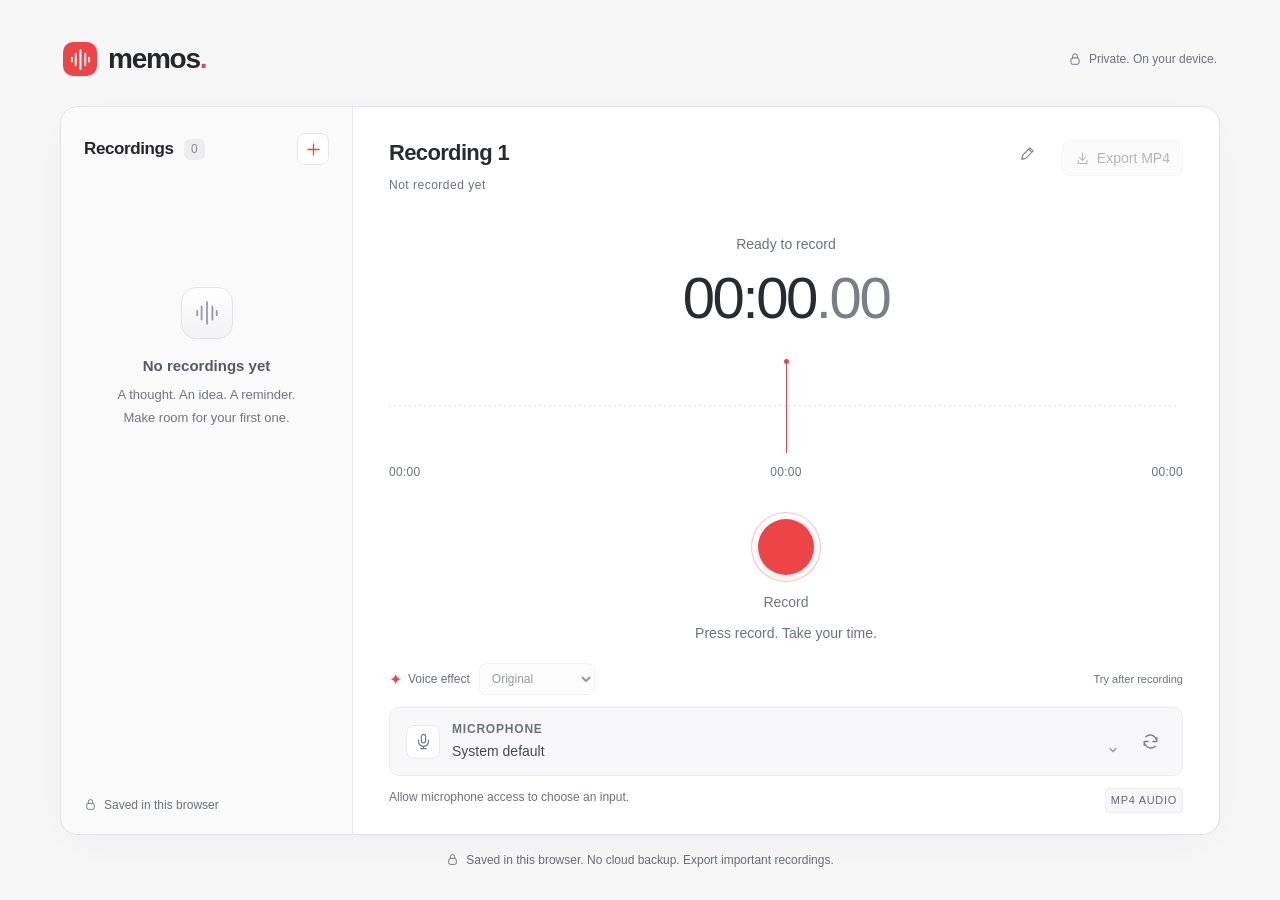
==== commit 2245ae31: "Organize repository and polish Memos documentation Group app code, the shared icon, guides, and bund" ====
--- a/index.html
+++ b/index.html
@@ -11,10 +11,10 @@
   <meta property="og:title" content="Memos">
   <meta name="twitter:title" content="Memos">
   <meta name="description" content="A simple space to record. Choose your microphone, capture a thought, and export it as MP4. Recordings stay on your device.">
-  <link rel="icon" type="image/svg+xml" href="data:image/svg+xml,%3Csvg xmlns='http://www.w3.org/2000/svg' viewBox='0 0 64 64'%3E%3Crect width='64' height='64' rx='16' fill='%23f04445'/%3E%3Cpath d='M16 27v10m8-20v30m8-36v42m8-33v24m8-17v10' stroke='white' stroke-width='4' stroke-linecap='round'/%3E%3C/svg%3E">
-  <link rel="stylesheet" href="./style.css?v=refinement-1">
-  <script src="./ffmpeg.js" defer></script>
-  <script src="./app.js?v=refinement-1" type="module"></script>
+  <link rel="icon" type="image/svg+xml" href="./assets/memos.svg">
+  <link rel="stylesheet" href="./app/styles.css?v=organized-1">
+  <script src="./vendor/ffmpeg/ffmpeg.js" defer></script>
+  <script src="./app/main.js?v=organized-1" type="module"></script>
 </head>
 <body>
 <svg class="icon-definitions" xmlns="http://www.w3.org/2000/svg" aria-hidden="true"><defs>
--- a/app/styles.css
+++ b/app/styles.css
@@ -0,0 +1,13 @@
+:root{font-family:-apple-system,BlinkMacSystemFont,"Segoe UI",sans-serif;color:#25262a;background:#f7f7f8;font-synthesis:none;--red:#ed4447;--muted:#81838c;--border:#e9e9ed}*{box-sizing:border-box}body{margin:0}button,input,select{font:inherit}button,a,input,select{-webkit-tap-highlight-color:transparent}button{cursor:pointer}button:disabled{cursor:default;opacity:.38}button{transition:background .16s,transform .16s,opacity .16s}button:active:not(:disabled){transform:scale(.96)}button:focus-visible,a:focus-visible,select:focus-visible,input:focus-visible{outline:3px solid #ed444760;outline-offset:4px}svg{width:24px;height:24px;fill:none;stroke:currentColor;stroke-width:1.65;stroke-linecap:round;stroke-linejoin:round;flex-shrink:0}.icon-definitions{position:absolute;width:0;height:0;overflow:hidden}[hidden]{display:none!important}.page{max-width:1224px;margin:0 auto;padding:42px 32px 24px}.masthead{display:flex;justify-content:space-between;align-items:center;margin:0 0 30px;padding:0 3px}.brand{display:flex;align-items:center;color:#25262a;text-decoration:none;font-size:28px;font-weight:720;letter-spacing:-1.25px}.brand-icon{background:var(--red);width:34px;height:34px;display:grid;place-items:center;color:white;border-radius:10px;margin-right:11px}.brand-icon svg{width:23px;height:23px;stroke-width:2}.brand-period{color:var(--red)}.local-note{display:flex;align-items:center;gap:7px;font-size:13px;color:#747680}.local-note svg{width:14px;height:14px}.app{display:flex;background:white;min-height:680px;border:1px solid #e2e2e7;border-radius:18px;box-shadow:0 10px 40px #1c203008,0 2px 6px #1c203003;overflow:hidden}.sidebar{width:292px;flex-shrink:0;background:#fafafb;border-right:1px solid var(--border);display:flex;flex-direction:column}.sidebar-header{padding:26px 23px 22px;display:flex;align-items:center;justify-content:space-between;gap:10px}.sidebar-header h1{font-size:17px;font-weight:650;letter-spacing:-.4px;margin:0;display:flex;align-items:center;gap:10px}.sidebar-header h1 span{font-size:12px;color:#888a94;min-width:21px;height:21px;border-radius:6px;display:grid;place-items:center;background:#ededef;font-weight:500}.icon-button{width:32px;height:32px;border:0;border-radius:8px;background:transparent;display:grid;place-items:center;color:#797c85}.icon-button svg{width:19px;height:19px}.icon-button:hover:not(:disabled){background:#eeeeF1}.new-button{color:var(--red);background:#fff;border:1px solid #e7e7eb}.empty-list{text-align:center;padding:100px 18px 30px;color:var(--muted)}.empty-icon{display:grid;place-items:center;width:52px;height:52px;margin:0 auto 18px;border:1px solid #e3e3e8;background:linear-gradient(180deg,#fff,#f2f2f5);border-radius:15px;color:#9698a2;box-shadow:0 3px 5px #1c203003}.empty-icon svg{width:26px;height:26px}.empty-list h2{font-size:15px;font-weight:600;color:#575a65;margin:0 0 9px}.empty-list p{font-size:13px;line-height:1.8;margin:0}.recording-list{padding:0 11px;max-height:530px;overflow-y:auto}.recording-list:empty{display:none}.recording-item{width:100%;border:1px solid transparent;background:transparent;border-radius:10px;text-align:left;padding:16px 15px;margin-bottom:5px;display:flex;flex-direction:column;gap:8px}.recording-item:hover{background:#f0f0f3}.recording-item.selected{background:#fff;border-color:#e6e6eb;box-shadow:0 2px 5px #191c2405}.recording-item strong{font-size:15px;font-weight:600;max-width:100%;overflow:hidden;text-overflow:ellipsis;white-space:nowrap;color:#303239}.recording-item.selected strong{color:#dc363c}.recording-meta{display:flex;justify-content:space-between;color:#858791;font-size:12px;font-variant-numeric:tabular-nums}.sidebar-footer{margin-top:auto;padding:22px 23px;display:flex;align-items:center;gap:7px;color:#90929b;font-size:12px}.sidebar-footer svg{width:13px;height:13px}.workspace{position:relative;flex:1;min-width:0;padding:32px 36px 21px;display:flex;flex-direction:column}.workspace-header{display:flex;align-items:flex-start;justify-content:space-between;gap:20px}.recording-heading{min-width:0;flex:1}.recording-heading input{width:100%;font-size:22px;font-weight:640;letter-spacing:-.65px;border:0;background:transparent;padding:0;color:#292b30;line-height:1.3;text-overflow:ellipsis;border-radius:3px}.recording-heading input:disabled{opacity:1;-webkit-text-fill-color:#292b30}.recording-heading p{margin:10px 0 0;font-size:10px;font-weight:600;letter-spacing:1.4px;color:#9496a0}.export-button{display:flex;align-items:center;justify-content:center;gap:7px;background:#f6f6f8;border:1px solid #e9e9ee;border-radius:8px;padding:9px 12px;font-size:13px;color:#3c3f48;white-space:nowrap;margin-top:1px;min-height:36px}.export-button svg{width:15px;height:15px}.export-button:hover:not(:disabled){background:#eeeeF2}.recorder{padding-top:64px;flex:1;display:flex;flex-direction:column;align-items:center}.state-label{font-size:13px;color:#92949d;line-height:20px;display:flex;gap:8px;align-items:center}.state-label.active{color:var(--red)}.state-label.active:before{content:"";width:6px;height:6px;border-radius:50%;background:var(--red);animation:pulse 1.5s infinite}.time{font-size:58px;letter-spacing:-2.4px;font-weight:350;font-variant-numeric:tabular-nums;line-height:1.2;margin-top:9px;color:#292b31}.time span{color:#a7a9b1}.waveform-area{width:100%;height:120px;position:relative;margin-top:26px}.waveform-area canvas{width:100%;height:95px;display:block}.playhead{position:absolute;left:50%;top:1px;height:94px;width:1px;background:var(--red)}.playhead:before{content:"";position:absolute;top:0;left:-2px;width:5px;height:5px;background:var(--red);border-radius:50%}.waveform-ticks{display:flex;justify-content:space-between;font-size:10px;letter-spacing:.3px;color:#a2a4ad;font-variant-numeric:tabular-nums;margin-top:12px}.waveform-area input{position:absolute;left:0;top:0;width:100%;height:95px;margin:0;opacity:0;cursor:pointer}.waveform-area:focus-within{outline:2px solid #ed444770;outline-offset:4px;border-radius:5px}.transport{position:relative;display:flex;align-items:flex-start;justify-content:center;gap:28px;margin-top:34px;min-height:107px}.primary-control{display:flex;flex-direction:column;align-items:center;gap:12px}.primary-control>span{font-size:13px;font-weight:500;color:#747783}.record-button{width:70px;height:70px;border-radius:50%;background:white;border:1.5px solid #ed444752;padding:5px;display:grid;place-items:center}.record-button>span{display:block;width:56px;height:56px;border-radius:50%;background:var(--red);box-shadow:0 3px 8px #ed444725;transition:all .2s}.record-button:hover:not(:disabled)>span{background:#e03136}.record-button.recording>span{width:25px;height:25px;border-radius:6px;box-shadow:none}.play-button{width:70px;height:70px;border:0;border-radius:50%;background:#292b31;color:white;display:grid;place-items:center}.play-button svg{width:28px;height:28px}.round-button{width:42px;height:42px;border-radius:50%;border:0;background:#f5f5f7;color:#676a76;display:grid;place-items:center;margin-top:14px}.round-button:hover{background:#eeeef2}.round-button svg{width:18px;height:18px}.secondary{position:absolute;right:calc(100% + 27px)}.delete-button{left:calc(100% + 27px);right:auto;background:transparent;color:#9699a3}.skip{position:relative;background:transparent}.skip span{font-size:35px;line-height:40px}.skip small{position:absolute;font-size:10px;top:20px;font-weight:600}.recorder-hint{margin:10px 0 30px;color:#92949e;font-size:13px;min-height:16px;text-align:center}.input-panel{display:flex;align-items:center;gap:12px;padding:14px 16px;background:#f8f8fa;border:1px solid #ebebef;border-radius:10px}.microphone-icon{display:grid;place-items:center;flex-shrink:0;width:34px;height:34px;background:white;border:1px solid #e9e9ee;border-radius:8px;color:#717481}.microphone-icon svg{width:17px;height:17px}.microphone-field{flex:1;min-width:0}.microphone-field label{display:block;font-size:10px;letter-spacing:1.3px;font-weight:600;color:#9799a3;margin-bottom:4px}.select-wrap{position:relative;max-width:100%}.select-wrap select{appearance:none;width:100%;padding:0 24px 0 0;font-size:14px;color:#454852;background:transparent;border:0;cursor:pointer;min-height:21px;text-overflow:ellipsis}.select-wrap select:disabled{cursor:default}.select-wrap>svg{position:absolute;right:0;top:1px;width:18px;height:18px;pointer-events:none;color:#9395a0}.workspace-footer{display:flex;justify-content:space-between;gap:12px;align-items:center;font-size:11px;line-height:1.5;color:#a0a2ac;margin-top:12px}.format-badge{font-size:9px;letter-spacing:.7px;white-space:nowrap;padding:3px 5px;background:#f7f7f9;border:1px solid #ececf0;border-radius:4px;color:#8c8f9a}.page-footer{display:flex;justify-content:space-between;color:#a1a3ac;font-size:12px;padding:22px 3px}.page-footer>span:last-child{letter-spacing:.5px}.notice{font-size:13px;line-height:1.5;border:1px solid #f2d8d8;color:#a53b40;background:#fff6f6;padding:10px 13px;border-radius:8px;margin-top:20px}.notice.success{border-color:#dfe8e0;background:#f5f9f5;color:#4e7054}dialog{border:1px solid #e6e6ea;border-radius:18px;padding:30px;max-width:390px;width:calc(100% - 36px);color:#30323a;box-shadow:0 20px 100px #17182125}dialog::backdrop{background:#20232b50;backdrop-filter:blur(3px)}dialog h2{font-size:21px;letter-spacing:-.5px}dialog p{font-size:14px;line-height:1.6;color:#7c7f8c}.dialog-icon{color:var(--red)}.dialog-actions{display:flex;gap:10px;justify-content:flex-end;margin-top:24px}.dialog-actions button{border:0;background:#f1f1f5;color:#5f6370;padding:11px 14px;border-radius:8px;font-size:14px}.dialog-actions button.danger{background:var(--red);color:#fff}@keyframes pulse{50%{opacity:.35}}@media(min-width:1450px){.page{padding-top:70px}.app{min-height:710px}.recorder{padding-top:75px}}@media(max-width:950px){.page{padding:28px 24px}.sidebar{width:238px}.workspace{padding:28px 26px 20px}.time{font-size:52px}.recording-heading input{font-size:20px}.workspace-header{gap:10px}.export-button{padding:9px}.export-button span{font-size:12px}}@media(max-width:720px){.page{padding:22px 16px}.masthead{margin-bottom:22px}.brand{font-size:26px}.local-note{font-size:11px;gap:5px}.app{flex-direction:column;min-height:0;border-radius:14px}.workspace{order:0;padding:24px 22px 18px}.sidebar{order:1;width:100%;border:0;border-top:1px solid var(--border);max-height:350px}.sidebar-header{padding:20px 21px 13px}.empty-list{padding:14px 20px 24px}.empty-list .empty-icon{display:none}.empty-list h2{font-size:14px}.empty-list p{font-size:12px;line-height:1.6}.empty-list p br{display:none}.sidebar-footer{display:none}.recording-list{padding:0 10px 10px}.recorder{padding-top:40px}.time{font-size:53px}.waveform-area{margin-top:22px;height:107px}.transport{margin-top:25px}.recorder-hint{margin-bottom:25px}.workspace-footer{font-size:10px}.page-footer{font-size:10px;padding-top:18px;gap:20px}.recording-heading input{font-size:19px}.recording-heading p{font-size:9px;letter-spacing:1px}.export-button{font-size:12px;padding:8px}.delete-button{left:calc(100% + 8px)}.transport{gap:14px}.input-panel{padding:12px}.microphone-field label{font-size:9px}.select-wrap select{font-size:13px}.recording-item{padding:13px 12px}}@media(prefers-reduced-motion:reduce){*,*:before{animation:none!important;transition:none!important}}@media(min-width:721px) and (max-height:800px){.page{padding-top:25px}.masthead{margin-bottom:23px}.app{min-height:610px}.recorder{padding-top:35px}}
+
+/* Keep control labels readable on compact screens. */
+.recording-heading p{font-size:12px;letter-spacing:.5px;font-weight:400}.microphone-field label{font-size:12px;letter-spacing:.8px}.waveform-ticks,.workspace-footer{font-size:12px}.format-badge{font-size:11px}.select-wrap select{font-size:14px}.export-button,.export-button span{font-size:14px}.recorder-hint,.state-label,.primary-control>span{font-size:14px}.local-note{font-size:12px}
+
+/* A small, optional treatment for playback and export. */
+.effects-row{display:flex;align-items:center;gap:9px;flex-wrap:wrap;margin:0 0 12px;font-size:12px;color:#858791;min-height:30px}.effects-row label{display:flex;gap:6px;align-items:center;white-space:nowrap;color:#737681}.effects-row label span{color:var(--red);font-size:16px}.effects-row select{max-width:145px;min-height:32px;border:1px solid #e9e9ee;border-radius:7px;background:#fafafb;color:#454852;padding:5px 25px 5px 8px;font-size:12px;cursor:pointer}.effects-row select:disabled{cursor:default;opacity:.55}.effects-row>span{margin-left:auto;font-size:11px}.effects-row[data-active="true"] select{border-color:#f0c3c4;background:#fff7f7;color:#be3b40}@media(max-width:480px){.effects-row{gap:7px}.effects-row>span{flex-basis:100%;margin-left:0}.effects-row select{margin-left:auto}}
+
+/* Final usability pass: compact controls, readable secondary text. */
+:root{--muted:#696d78}.title-row{display:flex;align-items:center;gap:5px}.title-row input{min-width:0}.title-row .icon-button{width:28px;height:28px;flex-shrink:0;color:#6e727e}.title-row svg{width:15px;height:15px}.recording-heading p,.state-label,.recorder-hint,.waveform-ticks,.microphone-field label,.workspace-footer,.effects-row,.effects-row label,.local-note,.recording-meta,.sidebar-footer{color:#6d717d}.format-badge{color:#646977}.time span{color:#797e89}.empty-list p{color:#727581}.storage-note{display:flex;justify-content:center;align-items:center;gap:7px;text-align:center;font-size:12px;line-height:1.5;color:#666b77;margin:16px 0 0}.storage-note svg{width:13px;height:13px}.text-button{border:0;background:transparent;padding:7px 8px;color:#626873;font-size:12px;border-radius:6px;min-height:32px}.text-button:hover:not(:disabled){background:#f1f1f5}.text-button:disabled{opacity:.45}.clip-actions{display:flex;align-items:center;justify-content:center;gap:6px;margin-top:0;color:#c2c5cc}.clip-actions .text-button{display:flex;align-items:center;gap:5px}.clip-actions svg{width:13px;height:13px}.recorder-hint{margin-top:6px;margin-bottom:22px}.clip-actions:not([hidden])+.recorder-hint{margin-bottom:16px;font-size:12px}.save-status{font-size:12px;color:#55705b;text-align:center;margin-top:10px}.save-status.warning{color:#9b3e42}.processing{display:flex;align-items:center;gap:15px;padding:12px;background:#f8f8fa;border:1px solid #e9e9ee;border-radius:9px;margin-top:16px}.processing-copy{flex:1;display:flex;flex-direction:column;gap:7px;color:#5b606d;font-size:12px}.processing progress{width:100%;height:4px;accent-color:var(--red)}.small-button{border:1px solid #f0c7c8;background:#fff5f5;color:#b83339;border-radius:7px;padding:7px 10px;font-size:12px;min-height:32px}.trim-selection{position:absolute;top:0;height:95px;border-left:2px solid var(--red);border-right:2px solid var(--red);background:#ed444710;pointer-events:none}.trim-handles{position:absolute;left:0;right:0;top:0;height:95px;pointer-events:none}.trim-handles input{appearance:none;-webkit-appearance:none;position:absolute;inset:0;width:100%;height:95px;background:none;pointer-events:none;opacity:1;cursor:ew-resize;margin:0;outline-offset:8px}.trim-handles input::-webkit-slider-runnable-track{background:transparent;height:95px}.trim-handles input::-webkit-slider-thumb{appearance:none;-webkit-appearance:none;width:16px;height:95px;background:#ed4447;border:3px solid white;border-radius:6px;box-shadow:0 0 0 1px #c53137;pointer-events:auto;cursor:ew-resize}.trim-handles input::-moz-range-track{background:transparent}.trim-handles input::-moz-range-thumb{width:11px;height:88px;background:#ed4447;border:3px solid white;border-radius:6px;pointer-events:auto;cursor:ew-resize}.trim-panel{width:100%;font-size:11px;margin:7px 0 0}.trim-times{display:flex;justify-content:space-between;gap:10px;font-variant-numeric:tabular-nums;color:#646976}.trim-times output{font-weight:600;color:#414651;display:block;margin-top:3px}.trim-times>span:last-child{text-align:right}.trim-times>span:nth-child(2){align-self:center}.trim-actions{display:flex;align-items:center;justify-content:flex-end;gap:3px;margin-top:9px;flex-wrap:wrap}.trim-actions>span{margin-right:auto;color:#6b6f7a}.trim-panel:not([hidden])+.transport{margin-top:17px}.waveform-area input:focus-visible{outline:2px solid #b82f36;outline-offset:6px}.recording-item .unsaved{color:#a83c40}.workspace-footer{align-items:flex-start}.recorder{padding-top:42px}@media(max-width:720px){.workspace{padding-top:21px}.recorder{padding-top:25px}.time{font-size:48px}.waveform-area{margin-top:16px}.transport{margin-top:20px;min-height:99px}.recorder-hint{margin-bottom:16px}.storage-note{font-size:11px;align-items:flex-start}.storage-note svg{margin-top:2px;flex-shrink:0}.trim-actions>span{flex-basis:100%;text-align:center;margin:0 0 3px}.effects-row{margin-bottom:9px}.title-row .icon-button{width:25px}.recording-heading input{font-size:18px}.workspace-header{gap:8px}.export-button{font-size:12px}.export-button span{font-size:12px}}@media(max-width:380px){.workspace{padding-left:16px;padding-right:16px}.trim-times{gap:4px}.trim-actions .text-button{padding-left:6px;padding-right:6px}.local-note{font-size:10px}.brand{font-size:24px}}
+/* Trim timestamps replace the waveform ticks, leaving room on narrow screens. */
+.waveform-area:has(+ .trim-panel:not([hidden])){height:99px}
+.waveform-area:has(+ .trim-panel:not([hidden])) .waveform-ticks{display:none}
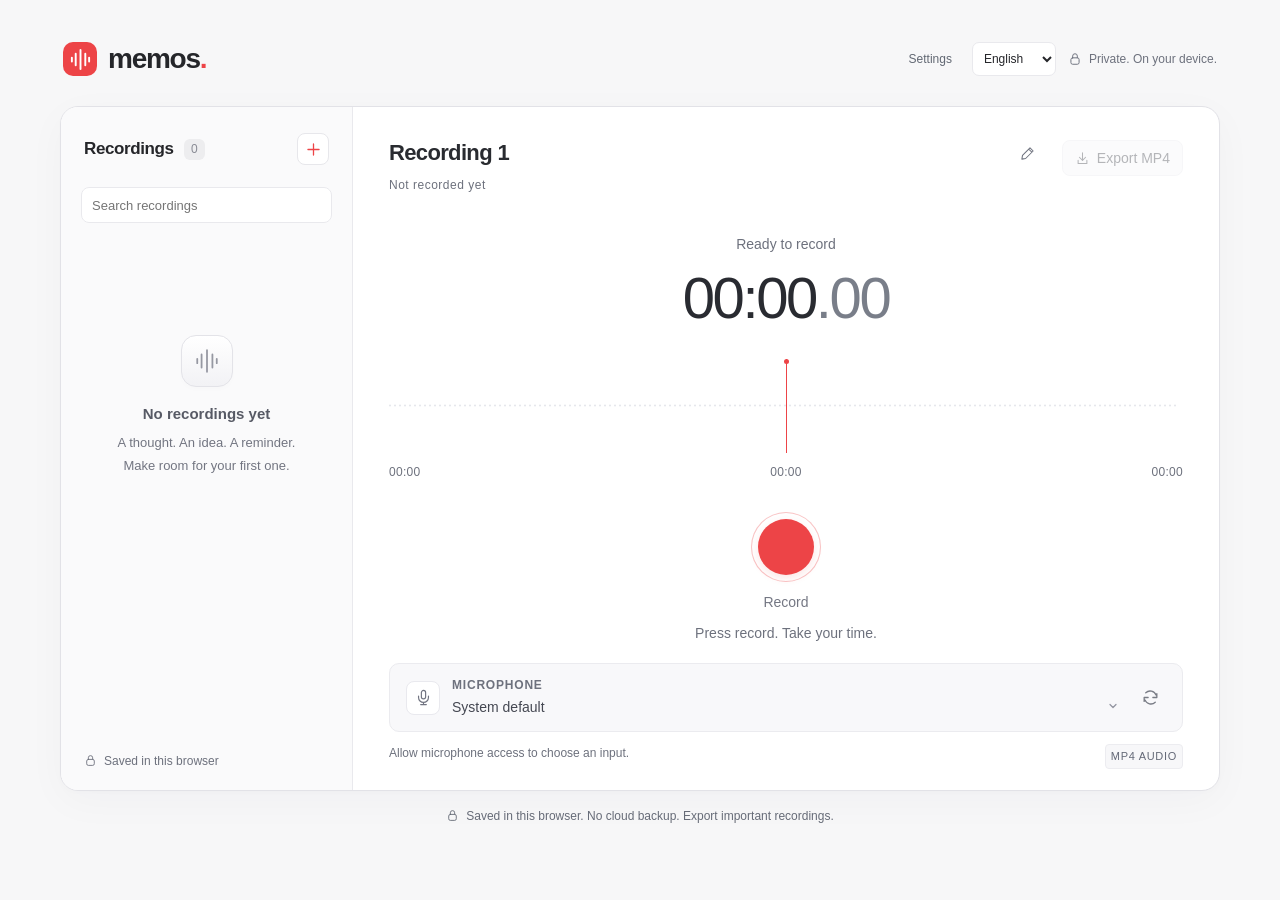
==== commit 042a24b5: "Refine Memos with Chinese support and safer library tools" ====
--- a/index.html
+++ b/index.html
@@ -11,10 +11,12 @@
   <meta property="og:title" content="Memos">
   <meta name="twitter:title" content="Memos">
   <meta name="description" content="A simple space to record. Choose your microphone, capture a thought, and export it as MP4. Recordings stay on your device.">
+  <link rel="manifest" href="./manifest.webmanifest">
+  <link rel="apple-touch-icon" href="./assets/icon-192.png">
   <link rel="icon" type="image/svg+xml" href="./assets/memos.svg">
-  <link rel="stylesheet" href="./app/styles.css?v=organized-1">
+  <link rel="stylesheet" href="./app/styles.css?v=memos-20260929">
   <script src="./vendor/ffmpeg/ffmpeg.js" defer></script>
-  <script src="./app/main.js?v=organized-1" type="module"></script>
+  <script src="./app/main.js?v=memos-20260929" type="module"></script>
 </head>
 <body>
 <svg class="icon-definitions" xmlns="http://www.w3.org/2000/svg" aria-hidden="true"><defs>
@@ -33,11 +35,12 @@
 <div class="page">
   <header class="masthead">
     <a class="brand" href="./" aria-label="Memos home"><span class="brand-icon"><svg><use href="#i-wave"/></svg></span>memos<span class="brand-period">.</span></a>
-    <span class="local-note"><svg><use href="#i-lock"/></svg>Private. On your device.</span>
+    <div class="header-tools"><button id="settings-open" class="text-button" aria-haspopup="dialog">Settings</button><select id="language" aria-label="Language"><option value="en">English</option><option value="zh-CN">简体中文</option></select><span class="local-note"><svg><use href="#i-lock"/></svg>Private. On your device.</span></div>
   </header>
   <main class="app" aria-label="Voice recorder">
     <aside class="sidebar">
       <div class="sidebar-header"><h1>Recordings <span id="count">0</span></h1><button id="new" class="icon-button new-button" aria-label="New recording" title="New recording"><svg><use href="#i-plus"/></svg></button></div>
+      <input id="search" class="search" type="search" placeholder="Search recordings" aria-label="Search recordings" autocomplete="off"><p id="no-results" class="no-results" hidden>No matching recordings</p>
       <div id="recording-list" class="recording-list" aria-label="Saved recordings"></div>
       <div id="empty" class="empty-list"><span class="empty-icon"><svg><use href="#i-wave"/></svg></span><h2>No recordings yet</h2><p>A thought. An idea. A reminder.<br>Make room for your first one.</p></div>
       <div class="sidebar-footer"><svg><use href="#i-lock"/></svg><span>Saved in this browser</span></div>
@@ -47,6 +50,7 @@
         <div class="recording-heading"><div class="title-row"><input id="title" aria-label="Recording name" value="Recording 1" maxlength="100" autocomplete="off" spellcheck="false"><button id="rename" class="icon-button" aria-label="Rename recording" title="Rename recording"><svg><use href="#i-pencil"/></svg></button></div><p id="metadata">Not recorded yet</p></div>
         <button id="export" class="export-button" disabled><svg><use href="#i-download"/></svg><span>Export MP4</span></button>
       </div>
+      <div id="undo-bar" class="undo-bar" role="status" hidden><span>Recording deleted</span><button id="undo-delete" class="text-button">Undo</button></div>
       <div id="notice" class="notice" role="status" aria-live="polite" hidden></div>
       <div id="processing" class="processing" hidden>
         <div class="processing-copy"><span id="processing-label" role="status" aria-live="polite">Preparing audio…</span><progress id="processing-progress" max="100" aria-label="Audio processing progress"></progress></div>
@@ -80,16 +84,20 @@
         <div id="clip-actions" class="clip-actions" hidden><button id="quick-new" class="text-button"><svg><use href="#i-plus"/></svg>New recording</button><span aria-hidden="true">·</span><button id="trim-toggle" class="text-button" aria-expanded="false" aria-controls="trim-panel">Trim</button></div>
         <p id="recorder-hint" class="recorder-hint">Press record. Take your time.</p>
       </div>
+      <div id="playback-options" class="playback-options" hidden><label for="speed">Speed</label><select id="speed" aria-label="Playback speed"><option value="0.75">0.75×</option><option value="1" selected>1×</option><option value="1.5">1.5×</option><option value="2">2×</option></select><button id="share" class="text-button" hidden>Prepare to share</button></div>
+      <details id="adjustments" class="audio-adjustments" hidden><summary>Audio adjustments <span id="adjustments-status"></span></summary>
+        <label class="enhance-label"><input id="enhance" type="checkbox">Even out volume</label>
       <div class="effects-row">
         <label for="effect"><span aria-hidden="true">✦</span> Voice effect</label>
         <select id="effect" aria-describedby="effect-hint" disabled>
           <option value="none">Original</option>
-          <option value="tune">Light tune</option>
+          <option value="tune">Gentle pitch correction</option>
           <option value="deep">Deep voice</option>
           <option value="echo">Soft echo</option>
         </select>
         <span id="effect-hint">Try after recording</span>
       </div>
+      <p class="adjustments-note">Pitch correction works best on a single sung voice. Preview before exporting.</p></details>
       <div class="input-panel">
         <div class="microphone-icon"><svg><use href="#i-mic"/></svg></div>
         <div class="microphone-field"><label for="microphone">MICROPHONE</label><div class="select-wrap"><select id="microphone" aria-describedby="mic-hint"><option value="">System default</option><option value="__enable">Choose a microphone…</option></select><svg><use href="#i-chevron"/></svg></div></div>
@@ -102,7 +110,13 @@
   <p class="storage-note"><svg><use href="#i-lock"/></svg><span>Saved in this browser. No cloud backup. Export important recordings.</span></p>
 
 </div>
-<dialog id="delete-dialog"><form method="dialog"><div class="dialog-icon"><svg><use href="#i-trash"/></svg></div><h2>Delete this recording?</h2><p id="delete-message">This recording will be removed from this browser.</p><div class="dialog-actions"><button value="cancel">Keep recording</button><button value="delete" class="danger">Delete</button></div></form></dialog>
+<dialog id="delete-dialog" aria-labelledby="delete-heading"><form method="dialog"><div class="dialog-icon"><svg><use href="#i-trash"/></svg></div><h2 id="delete-heading">Delete this recording?</h2><p id="delete-message">This recording will be removed from this browser.</p><div class="dialog-actions"><button value="cancel">Keep recording</button><button value="delete" class="danger">Delete</button></div></form></dialog>
+<dialog id="settings-dialog" aria-labelledby="settings-heading"><div class="settings-heading"><h2 id="settings-heading">Settings</h2><button id="settings-close" class="text-button">Done</button></div>
+  <div class="settings-row"><label for="appearance">Appearance</label><select id="appearance"><option value="system">System</option><option value="light">Light</option><option value="dark">Dark</option></select></div>
+  <section class="settings-section"><h3>Library backup</h3><p>Save your original recordings and edits in one file.</p><details class="help-details"><summary>Backup details</summary><p>Backups include original audio, names, and edits. Keep the file somewhere safe. Restore adds missing recordings without replacing existing ones. Maximum file size: 512 MB.</p></details><div class="settings-buttons"><button id="backup" class="small-button">Back up all</button><button id="restore" class="text-button">Restore backup</button><input id="restore-file" type="file" accept=".memos" hidden></div><p id="storage-usage" role="status"></p></section>
+  <section class="settings-section"><h3>Recently deleted</h3><p>Recordings can be restored for 30 days.</p><div id="deleted-list"></div></section>
+  <section class="settings-section"><h3>Offline & home screen</h3><p id="offline-status" role="status">Preparing offline access…</p><button id="offline-download" class="small-button" disabled>Download offline exporter</button><button id="offline-cancel" class="text-button" hidden>Cancel</button><button id="install" class="text-button" hidden>Install Memos</button><details class="help-details"><summary>Installation & recording tips</summary><p>To add Memos to your home screen, use your browser’s Install option, or Share → Add to Home Screen on iPhone. Keep the app open while recording; phone interruptions can stop capture.</p></details></section>
+</dialog>
 <audio id="audio" preload="metadata"></audio>
 </body>
 </html>
--- a/app/styles.css
+++ b/app/styles.css
@@ -11,3 +11,21 @@
 /* Trim timestamps replace the waveform ticks, leaving room on narrow screens. */
 .waveform-area:has(+ .trim-panel:not([hidden])){height:99px}
 .waveform-area:has(+ .trim-panel:not([hidden])) .waveform-ticks{display:none}
+
+/* Quiet utility controls and bilingual layouts. */
+:root{font-family:-apple-system,BlinkMacSystemFont,"Segoe UI","PingFang SC","Microsoft YaHei",sans-serif;color-scheme:light;--surface:#fff;--panel:#fafafb;--text:#25262a;--subtle:#686d78;--control:#f4f4f7}
+.header-tools{display:flex;align-items:center;gap:12px}.header-tools select,.playback-options select,.settings-row select{padding:7px;border:1px solid var(--border);border-radius:7px;background:var(--surface);color:var(--text);font-size:12px;min-height:34px}.search{margin:0 20px 12px;width:calc(100% - 40px);min-height:36px;border:1px solid var(--border);border-radius:8px;background:var(--surface);color:var(--text);padding:8px 10px;font-size:13px}.no-results{font-size:13px;text-align:center;color:var(--subtle);padding:16px}.playback-options{display:flex;align-items:center;flex-wrap:wrap;gap:9px;margin:0 0 12px;font-size:12px;color:var(--subtle)}.enhance-label{display:flex;align-items:center;gap:6px;margin-left:auto;min-height:34px;cursor:pointer}.enhance-label input{accent-color:var(--red);width:16px;height:16px}.undo-bar{display:flex;align-items:center;justify-content:space-between;gap:10px;font-size:13px;background:var(--control);border-radius:8px;padding:4px 12px;margin-top:12px}.settings-heading{display:flex;justify-content:space-between;align-items:center;gap:12px}.settings-heading h2{margin:0}.settings-row{display:flex;align-items:center;justify-content:space-between;gap:16px;margin-top:24px;font-size:14px}.settings-section{border-top:1px solid var(--border);margin-top:20px;padding-top:16px}.settings-section h3{margin:0;font-size:14px}.settings-section p{font-size:12px;margin:8px 0 12px}.settings-buttons{display:flex;gap:8px;flex-wrap:wrap}#settings-dialog{max-width:480px;max-height:85dvh;overflow:auto}#deleted-list{max-height:170px;overflow:auto}.deleted-item{display:flex;align-items:center;justify-content:space-between;gap:10px;font-size:13px}.deleted-item span{overflow:hidden;text-overflow:ellipsis;white-space:nowrap}.deleted-item button{flex-shrink:0}.settings-section button{min-height:38px}.clip-actions{flex-wrap:wrap}html[lang="zh-CN"] .recording-heading input{letter-spacing:0}html[lang="zh-CN"] .microphone-field label{letter-spacing:0}.text-button,button,select{touch-action:manipulation}.settings-section #offline-status{color:var(--subtle)}
+html[data-theme="dark"]{color-scheme:dark;--surface:#232428;--panel:#1f2024;--text:#eeeef1;--subtle:#b0b3bd;--control:#303137;--border:#3a3c44;background:#17181b;color:var(--text)}
+html[data-theme="dark"] .app,html[data-theme="dark"] dialog{background:var(--surface);border-color:var(--border);color:var(--text)}
+html[data-theme="dark"] .sidebar{background:var(--panel)}
+html[data-theme="dark"] :is(.brand,.recording-heading input,.time,.recording-item strong,.trim-times output){color:var(--text)}
+html[data-theme="dark"] .recording-heading input:disabled{-webkit-text-fill-color:var(--text)}
+html[data-theme="dark"] :is(.local-note,.text-button,.recording-heading p,.state-label,.recorder-hint,.recording-meta,.sidebar-footer,.storage-note,.effects-row,.effects-row label,.workspace-footer,.microphone-field label,.waveform-ticks,.trim-times,.trim-actions>span,dialog p,.empty-list h2,.empty-list p,.primary-control>span){color:var(--subtle)}
+html[data-theme="dark"] :is(.input-panel,.export-button,.effects-row select,.microphone-icon,.record-button,.round-button,.processing,.format-badge,.new-button,.empty-icon,.dialog-actions button:not(.danger)){background:var(--control);border-color:var(--border);color:var(--text)}
+html[data-theme="dark"] .select-wrap select{color:var(--text)}
+html[data-theme="dark"] :is(.recording-item.selected,.recording-item:hover,.text-button:hover,.icon-button:hover){background:var(--control);border-color:var(--border)}
+html[data-theme="dark"] .recording-item.selected strong{color:#ff8588}html[data-theme="dark"] .play-button{background:#e8e8ed;color:#25262a}html[data-theme="dark"] .notice{background:#3b282c;color:#ffafb3;border-color:#75404a}html[data-theme="dark"] .notice.success{background:#26372e;color:#b1d9bd;border-color:#405f4b}html[data-theme="dark"] .save-status{color:#b1d9bd}html[data-theme="dark"] .save-status.warning{color:#ffafb3}html[data-theme="dark"] .small-button{background:#402a30;color:#ffb4b8;border-color:#71434b}html[data-theme="dark"] .processing-copy{color:var(--subtle)}html[data-theme="dark"] .sidebar-header h1 span{background:var(--control);color:var(--subtle)}
+@media(max-width:720px){.header-tools .local-note{display:none}.header-tools{gap:4px}.masthead{gap:10px}.header-tools select{max-width:94px}.header-tools .text-button{padding:7px}.sidebar{max-height:400px}.playback-options{gap:7px}.enhance-label{margin-left:auto}.settings-heading h2{font-size:20px}.workspace-header{flex-wrap:wrap}.workspace-header .recording-heading{min-width:120px}.delete-button{left:calc(100% + 3px)}.transport{gap:12px}.settings-section{margin-top:16px}.search{margin-bottom:8px}.storage-note{line-height:1.7}}@media(max-width:350px){.brand{font-size:22px}.brand-icon{margin-right:6px;width:30px;height:30px}.page{padding-left:10px;padding-right:10px}.workspace{padding-left:14px;padding-right:14px}}
+
+/* Optional audio tools stay out of the recording flow. */
+.audio-adjustments{margin:0 0 13px;border-top:1px solid var(--border);padding-top:5px;color:var(--subtle);font-size:12px}.audio-adjustments summary,.help-details summary{cursor:pointer;min-height:36px;padding:10px 0;list-style-position:inside}.audio-adjustments summary:focus-visible,.help-details summary:focus-visible{outline:3px solid #ed444760;outline-offset:3px;border-radius:5px}.audio-adjustments summary span{float:right;font-size:11px;color:var(--red)}.audio-adjustments .enhance-label{margin:3px 0 8px;justify-content:flex-start}.audio-adjustments .effects-row{margin:0;gap:8px}.audio-adjustments .effects-row select{max-width:100%;flex:1;min-width:0}.audio-adjustments .effects-row>span{flex-basis:100%;margin:0}.adjustments-note{font-size:11px;line-height:1.6;color:var(--subtle);margin:7px 0 3px;max-width:46em}.playback-options #share{margin-left:auto}.help-details{font-size:12px;color:var(--subtle);margin:3px 0 10px}.help-details summary{padding:6px 0;min-height:32px}.help-details p{line-height:1.6;margin-top:3px}.settings-section .help-details:last-child{margin-bottom:0}
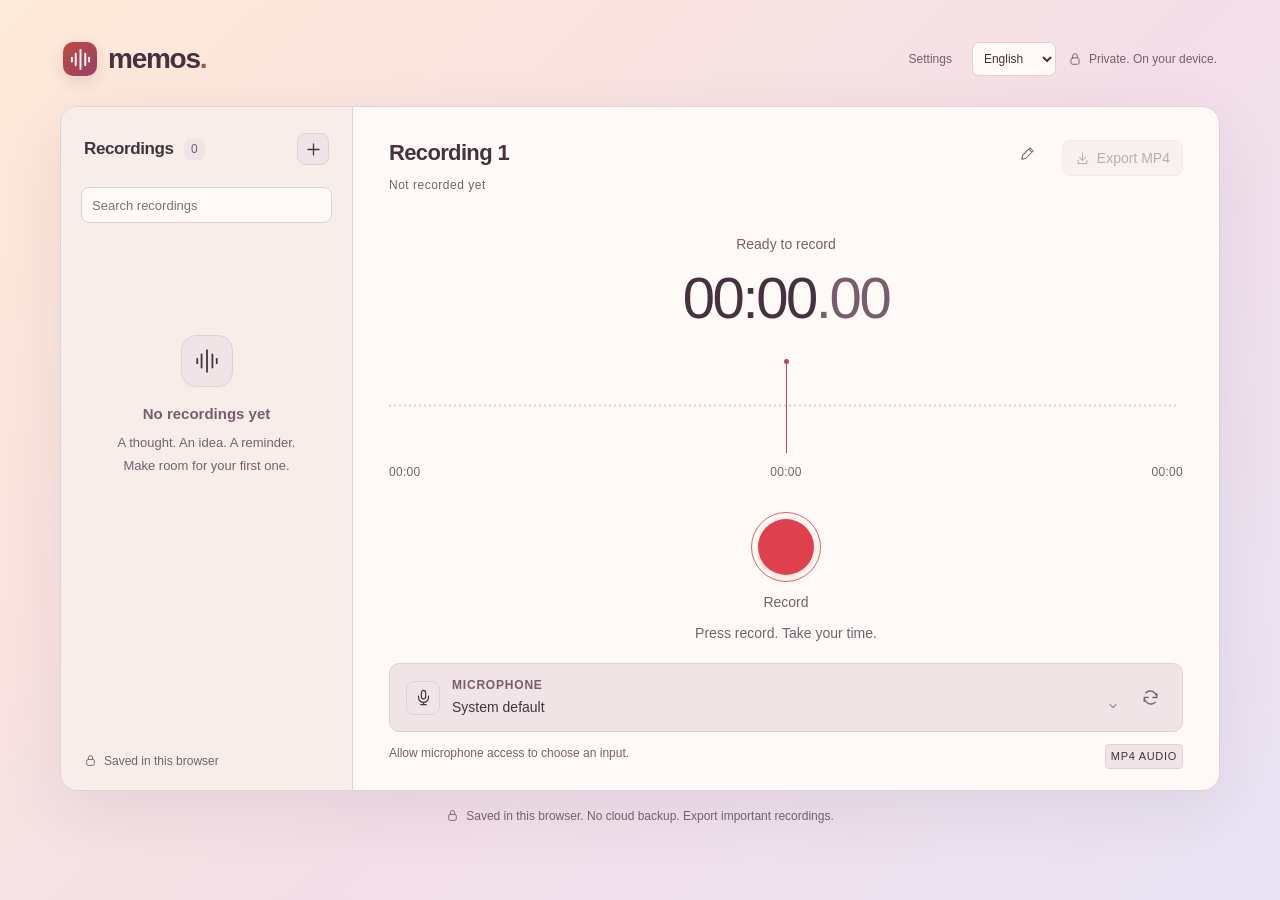
==== commit 2a6f10f5: "Add four gradient themes and simplify the Memos README" ====
--- a/index.html
+++ b/index.html
@@ -14,9 +14,9 @@
   <link rel="manifest" href="./manifest.webmanifest">
   <link rel="apple-touch-icon" href="./assets/icon-192.png">
   <link rel="icon" type="image/svg+xml" href="./assets/memos.svg">
-  <link rel="stylesheet" href="./app/styles.css?v=memos-20260929">
+  <link rel="stylesheet" href="./app/styles.css?v=memos-20261006">
   <script src="./vendor/ffmpeg/ffmpeg.js" defer></script>
-  <script src="./app/main.js?v=memos-20260929" type="module"></script>
+  <script src="./app/main.js?v=memos-20261006" type="module"></script>
 </head>
 <body>
 <svg class="icon-definitions" xmlns="http://www.w3.org/2000/svg" aria-hidden="true"><defs>
@@ -112,7 +112,7 @@
 </div>
 <dialog id="delete-dialog" aria-labelledby="delete-heading"><form method="dialog"><div class="dialog-icon"><svg><use href="#i-trash"/></svg></div><h2 id="delete-heading">Delete this recording?</h2><p id="delete-message">This recording will be removed from this browser.</p><div class="dialog-actions"><button value="cancel">Keep recording</button><button value="delete" class="danger">Delete</button></div></form></dialog>
 <dialog id="settings-dialog" aria-labelledby="settings-heading"><div class="settings-heading"><h2 id="settings-heading">Settings</h2><button id="settings-close" class="text-button">Done</button></div>
-  <div class="settings-row"><label for="appearance">Appearance</label><select id="appearance"><option value="system">System</option><option value="light">Light</option><option value="dark">Dark</option></select></div>
+  <fieldset id="appearance" class="theme-picker"><legend>Appearance</legend><div class="theme-grid"><label class="theme-choice"><input type="radio" name="appearance" value="peach"><span class="theme-swatch swatch-peach" aria-hidden="true"></span><span class="theme-name">Peach</span><small>Light</small></label><label class="theme-choice"><input type="radio" name="appearance" value="sea"><span class="theme-swatch swatch-sea" aria-hidden="true"></span><span class="theme-name">Sea Glass</span><small>Light</small></label><label class="theme-choice"><input type="radio" name="appearance" value="twilight"><span class="theme-swatch swatch-twilight" aria-hidden="true"></span><span class="theme-name">Twilight</span><small>Dark</small></label><label class="theme-choice"><input type="radio" name="appearance" value="aurora"><span class="theme-swatch swatch-aurora" aria-hidden="true"></span><span class="theme-name">Aurora</span><small>Dark</small></label></div></fieldset>
   <section class="settings-section"><h3>Library backup</h3><p>Save your original recordings and edits in one file.</p><details class="help-details"><summary>Backup details</summary><p>Backups include original audio, names, and edits. Keep the file somewhere safe. Restore adds missing recordings without replacing existing ones. Maximum file size: 512 MB.</p></details><div class="settings-buttons"><button id="backup" class="small-button">Back up all</button><button id="restore" class="text-button">Restore backup</button><input id="restore-file" type="file" accept=".memos" hidden></div><p id="storage-usage" role="status"></p></section>
   <section class="settings-section"><h3>Recently deleted</h3><p>Recordings can be restored for 30 days.</p><div id="deleted-list"></div></section>
   <section class="settings-section"><h3>Offline & home screen</h3><p id="offline-status" role="status">Preparing offline access…</p><button id="offline-download" class="small-button" disabled>Download offline exporter</button><button id="offline-cancel" class="text-button" hidden>Cancel</button><button id="install" class="text-button" hidden>Install Memos</button><details class="help-details"><summary>Installation & recording tips</summary><p>To add Memos to your home screen, use your browser’s Install option, or Share → Add to Home Screen on iPhone. Keep the app open while recording; phone interruptions can stop capture.</p></details></section>
--- a/app/styles.css
+++ b/app/styles.css
@@ -29,3 +29,26 @@
 
 /* Optional audio tools stay out of the recording flow. */
 .audio-adjustments{margin:0 0 13px;border-top:1px solid var(--border);padding-top:5px;color:var(--subtle);font-size:12px}.audio-adjustments summary,.help-details summary{cursor:pointer;min-height:36px;padding:10px 0;list-style-position:inside}.audio-adjustments summary:focus-visible,.help-details summary:focus-visible{outline:3px solid #ed444760;outline-offset:3px;border-radius:5px}.audio-adjustments summary span{float:right;font-size:11px;color:var(--red)}.audio-adjustments .enhance-label{margin:3px 0 8px;justify-content:flex-start}.audio-adjustments .effects-row{margin:0;gap:8px}.audio-adjustments .effects-row select{max-width:100%;flex:1;min-width:0}.audio-adjustments .effects-row>span{flex-basis:100%;margin:0}.adjustments-note{font-size:11px;line-height:1.6;color:var(--subtle);margin:7px 0 3px;max-width:46em}.playback-options #share{margin-left:auto}.help-details{font-size:12px;color:var(--subtle);margin:3px 0 10px}.help-details summary{padding:6px 0;min-height:32px}.help-details p{line-height:1.6;margin-top:3px}.settings-section .help-details:last-child{margin-bottom:0}
+
+/* Four coordinated palettes. Recording stays red; playback follows the palette. */
+:root,html[data-palette="peach"]{--page-base:#f9e9e3;--page-gradient:linear-gradient(135deg,#ffe9d8 0%,#f4dfe8 55%,#e9e4f5 100%);--surface:#fffaf7;--panel:#f8eee9;--text:#46313e;--subtle:#785e6d;--control:#f1e4e7;--border:#e5cfd6;--red:#b74759;--accent-gradient:linear-gradient(135deg,#bc4b3e,#974067);--wave-idle:#d7bcc3}
+html[data-palette="sea"]{--page-base:#e4f3ef;--page-gradient:linear-gradient(135deg,#d8f3e7 0%,#ddecf7 58%,#eee7f8 100%);--surface:#f8fffc;--panel:#eaf4f1;--text:#24454c;--subtle:#526f76;--control:#dfeeed;--border:#c3ddda;--red:#237773;--accent-gradient:linear-gradient(135deg,#207a69,#4267a1);--wave-idle:#b2cfce}
+html[data-palette="twilight"]{--page-base:#282442;--page-gradient:linear-gradient(135deg,#352b57 0%,#282b4b 55%,#493049 100%);--surface:#302d49;--panel:#29273f;--text:#f4edf9;--subtle:#c2b6d3;--control:#403953;--border:#574963;--red:#e9a7d0;--accent-gradient:linear-gradient(135deg,#9062c1,#b75f93);--wave-idle:#73637e}
+html[data-palette="aurora"]{--page-base:#163a40;--page-gradient:linear-gradient(135deg,#174947 0%,#20384d 55%,#34365b 100%);--surface:#203d47;--panel:#1b333e;--text:#e7f7f4;--subtle:#afcbce;--control:#2e4c58;--border:#47616c;--red:#82d6c4;--accent-gradient:linear-gradient(135deg,#257f77,#536cb3);--wave-idle:#597e86}
+html[data-palette]{background:var(--page-base);color:var(--text)}body{min-height:100vh;background:var(--page-gradient);background-attachment:fixed}
+html[data-palette] .app,html[data-palette] dialog{background:var(--surface);border-color:var(--border);color:var(--text);box-shadow:0 20px 65px #20213c15}
+html[data-palette] .sidebar{background:var(--panel)}
+html[data-palette] :is(.brand,.recording-heading input,.time,.recording-item strong,.trim-times output){color:var(--text)}
+html[data-palette] .recording-heading input:disabled{-webkit-text-fill-color:var(--text)}
+html[data-palette] :is(.local-note,.text-button,.recording-heading p,.state-label,.recorder-hint,.recording-meta,.sidebar-footer,.storage-note,.effects-row,.effects-row label,.workspace-footer,.microphone-field label,.waveform-ticks,.trim-times,.trim-actions>span,dialog p,.empty-list h2,.empty-list p,.primary-control>span,.icon-button,.time span,.processing-copy){color:var(--subtle)}
+html[data-palette] :is(.input-panel,.export-button,.effects-row select,.microphone-icon,.round-button,.processing,.format-badge,.new-button,.empty-icon,.dialog-actions button:not(.danger)){background:var(--control);border-color:var(--border);color:var(--text)}
+html[data-palette] .select-wrap select{color:var(--text)}
+html[data-palette] :is(.recording-item.selected,.recording-item:hover,.text-button:hover,.icon-button:hover){background:var(--control);border-color:var(--border)}
+html[data-palette] .recording-item.selected strong,html[data-palette] .new-button{color:var(--red)}
+html[data-palette] .sidebar-header h1 span{background:var(--control);color:var(--subtle)}
+html[data-palette] :is(.brand-icon,.play-button){background:var(--accent-gradient);color:#fff;box-shadow:0 5px 15px #29203920}
+html[data-palette] .record-button{background:var(--surface);border-color:#d7656c}
+html[data-palette] .record-button>span{background:#df404d}html[data-palette] .record-button:hover>span{background:#c93241}
+html[data-palette] .state-label.active{color:#d63d4d}html[data-theme="dark"] .state-label.active{color:#ff9da7}
+html[data-palette] :focus-visible{outline-color:var(--red)}
+.theme-picker{border:0;padding:0;margin:25px 0 0;min-width:0}.theme-picker legend{font-size:14px;margin-bottom:12px;padding:0}.theme-grid{display:grid;grid-template-columns:repeat(2,minmax(0,1fr));gap:10px}.theme-choice{position:relative;display:grid;grid-template-columns:1fr auto;gap:4px 8px;border:1px solid var(--border);border-radius:11px;padding:9px;cursor:pointer;background:var(--surface);font-size:12px}.theme-choice input{position:absolute;opacity:0;width:1px;height:1px}.theme-swatch{grid-column:1/-1;display:block;height:43px;border-radius:6px;border:1px solid #ffffff30}.swatch-peach{background:linear-gradient(120deg,#ffe3c9,#efcadc,#dcd6f5)}.swatch-sea{background:linear-gradient(120deg,#b8e6d2,#c5def2,#e3d6f3)}.swatch-twilight{background:linear-gradient(120deg,#524077,#363f6e,#854b73)}.swatch-aurora{background:linear-gradient(120deg,#256660,#2d506c,#575184)}.theme-name{font-weight:600}.theme-choice small{color:var(--subtle);font-size:11px}.theme-choice:has(input:checked){border-color:var(--red);box-shadow:0 0 0 1px var(--red)}.theme-choice:has(input:focus-visible){outline:3px solid var(--red);outline-offset:3px}.theme-picker:disabled{opacity:.5}.theme-choice:has(input:checked) .theme-swatch:after{content:'✓';display:grid;place-items:center;float:right;margin:7px;width:24px;height:24px;border-radius:50%;background:#fff;color:#35434a;font-weight:700}
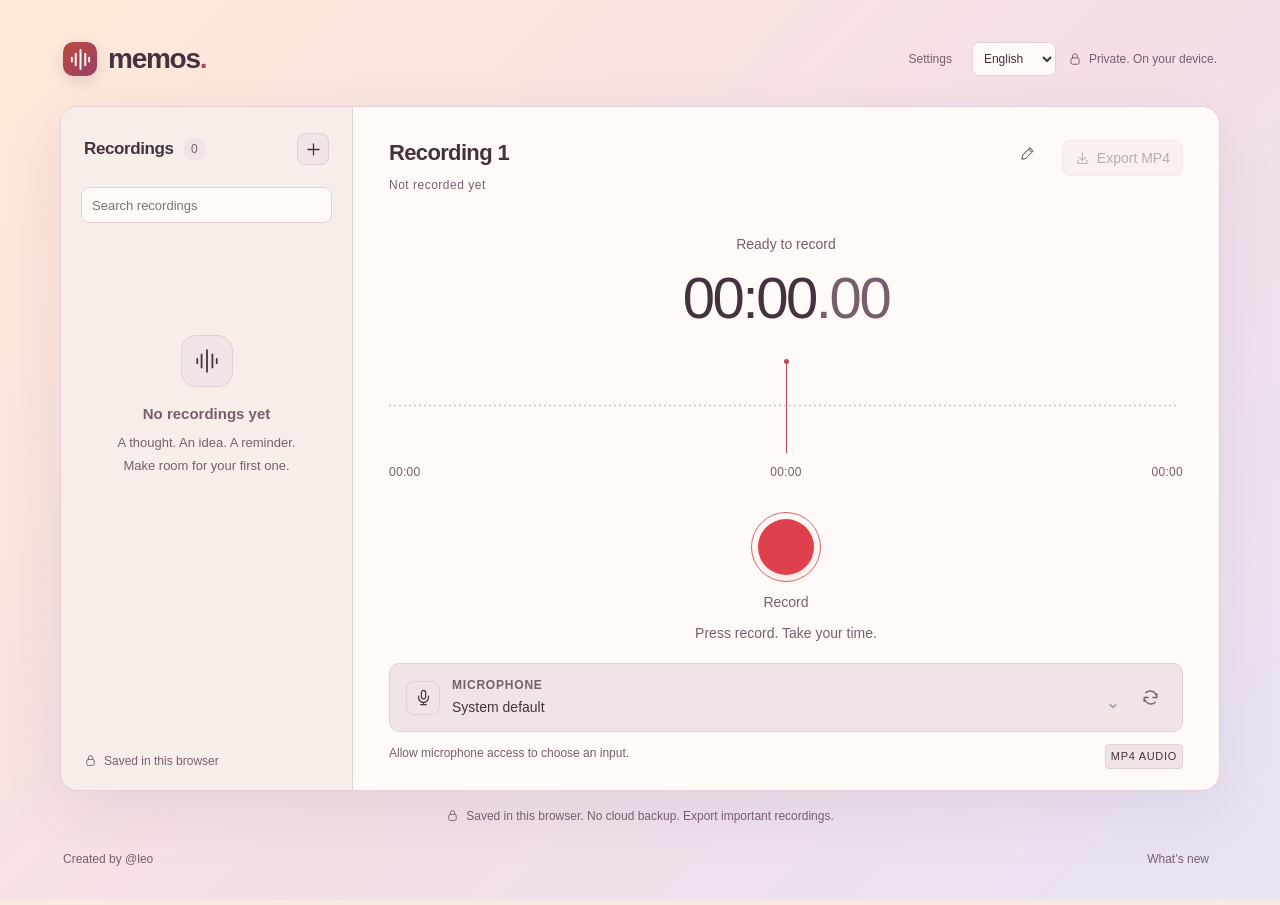
==== commit db37d792: "Add creator credit and dated update log" ====
--- a/index.html
+++ b/index.html
@@ -14,9 +14,9 @@
   <link rel="manifest" href="./manifest.webmanifest">
   <link rel="apple-touch-icon" href="./assets/icon-192.png">
   <link rel="icon" type="image/svg+xml" href="./assets/memos.svg">
-  <link rel="stylesheet" href="./app/styles.css?v=memos-20261006">
+  <link rel="stylesheet" href="./app/styles.css?v=memos-20261014-diary">
   <script src="./vendor/ffmpeg/ffmpeg.js" defer></script>
-  <script src="./app/main.js?v=memos-20261006" type="module"></script>
+  <script src="./app/main.js?v=memos-20261014-diary" type="module"></script>
 </head>
 <body>
 <svg class="icon-definitions" xmlns="http://www.w3.org/2000/svg" aria-hidden="true"><defs>
@@ -109,6 +109,7 @@
   </main>
   <p class="storage-note"><svg><use href="#i-lock"/></svg><span>Saved in this browser. No cloud backup. Export important recordings.</span></p>
 
+  <footer class="product-footer"><a href="https://leolune.com" target="_blank" rel="noopener noreferrer">Created by @leo</a><button id="whats-new-open" class="text-button" aria-haspopup="dialog" aria-controls="whats-new-dialog">What’s new</button></footer>
 </div>
 <dialog id="delete-dialog" aria-labelledby="delete-heading"><form method="dialog"><div class="dialog-icon"><svg><use href="#i-trash"/></svg></div><h2 id="delete-heading">Delete this recording?</h2><p id="delete-message">This recording will be removed from this browser.</p><div class="dialog-actions"><button value="cancel">Keep recording</button><button value="delete" class="danger">Delete</button></div></form></dialog>
 <dialog id="settings-dialog" aria-labelledby="settings-heading"><div class="settings-heading"><h2 id="settings-heading">Settings</h2><button id="settings-close" class="text-button">Done</button></div>
@@ -117,6 +118,7 @@
   <section class="settings-section"><h3>Recently deleted</h3><p>Recordings can be restored for 30 days.</p><div id="deleted-list"></div></section>
   <section class="settings-section"><h3>Offline & home screen</h3><p id="offline-status" role="status">Preparing offline access…</p><button id="offline-download" class="small-button" disabled>Download offline exporter</button><button id="offline-cancel" class="text-button" hidden>Cancel</button><button id="install" class="text-button" hidden>Install Memos</button><details class="help-details"><summary>Installation & recording tips</summary><p>To add Memos to your home screen, use your browser’s Install option, or Share → Add to Home Screen on iPhone. Keep the app open while recording; phone interruptions can stop capture.</p></details></section>
 </dialog>
+<dialog id="whats-new-dialog" aria-labelledby="whats-new-heading"><div class="settings-heading"><h2 id="whats-new-heading">What’s new</h2><form method="dialog"><button class="text-button">Done</button></form></div><p class="diary-intro">A small diary of the things that make Memos better.</p><div class="release-diary"><article><time datetime="2026-10-14">October 14, 2026</time><h3>More room to tap</h3><p>Secondary mobile buttons now have larger tap targets, with a roomier playback row on small screens.</p></article><article><time datetime="2026-10-14">October 14, 2026</time><h3>Four colours for your day</h3><p>Peach and Sea Glass bring a softer light appearance. Twilight and Aurora add colour after dark.</p></article><article><time datetime="2026-09-29">September 29, 2026</time><h3>A more useful little recorder</h3><p>English and Simplified Chinese, search, playback speed, volume enhancement, undo and Recently deleted, library backups, MP4 sharing, and offline support.</p></article><article><time datetime="2026-09-22">September 22, 2026</time><h3>The first chapter</h3><p>Memos arrived with microphone selection, recording, reversible trimming, optional voice effects, and local MP4 export.</p></article></div></dialog>
 <audio id="audio" preload="metadata"></audio>
 </body>
 </html>
--- a/app/styles.css
+++ b/app/styles.css
@@ -52,3 +52,18 @@
 html[data-palette] .state-label.active{color:#d63d4d}html[data-theme="dark"] .state-label.active{color:#ff9da7}
 html[data-palette] :focus-visible{outline-color:var(--red)}
 .theme-picker{border:0;padding:0;margin:25px 0 0;min-width:0}.theme-picker legend{font-size:14px;margin-bottom:12px;padding:0}.theme-grid{display:grid;grid-template-columns:repeat(2,minmax(0,1fr));gap:10px}.theme-choice{position:relative;display:grid;grid-template-columns:1fr auto;gap:4px 8px;border:1px solid var(--border);border-radius:11px;padding:9px;cursor:pointer;background:var(--surface);font-size:12px}.theme-choice input{position:absolute;opacity:0;width:1px;height:1px}.theme-swatch{grid-column:1/-1;display:block;height:43px;border-radius:6px;border:1px solid #ffffff30}.swatch-peach{background:linear-gradient(120deg,#ffe3c9,#efcadc,#dcd6f5)}.swatch-sea{background:linear-gradient(120deg,#b8e6d2,#c5def2,#e3d6f3)}.swatch-twilight{background:linear-gradient(120deg,#524077,#363f6e,#854b73)}.swatch-aurora{background:linear-gradient(120deg,#256660,#2d506c,#575184)}.theme-name{font-weight:600}.theme-choice small{color:var(--subtle);font-size:11px}.theme-choice:has(input:checked){border-color:var(--red);box-shadow:0 0 0 1px var(--red)}.theme-choice:has(input:focus-visible){outline:3px solid var(--red);outline-offset:3px}.theme-picker:disabled{opacity:.5}.theme-choice:has(input:checked) .theme-swatch:after{content:'✓';display:grid;place-items:center;float:right;margin:7px;width:24px;height:24px;border-radius:50%;background:#fff;color:#35434a;font-weight:700}
+
+/* Roomier secondary controls on phones, with distinct, non-overlapping targets. */
+@media(max-width:720px){
+  .icon-button,.title-row .icon-button{width:44px;height:44px;min-width:44px;flex-shrink:0;border-radius:10px}
+  .icon-button svg{width:20px;height:20px}.title-row .icon-button svg{width:18px;height:18px}
+  .round-button{width:44px;height:44px;min-width:44px;flex-shrink:0}
+  .text-button,.small-button,.settings-section button{min-height:44px;min-width:44px}
+  .header-tools select,.playback-options select{min-height:44px}
+  .clip-actions{gap:8px}.transport{gap:14px}.delete-button{position:static;left:auto;right:auto}
+}
+
+/* A quiet creator credit and a readable release diary. */
+.product-footer{display:flex;align-items:center;justify-content:space-between;gap:16px;margin-top:12px;padding:0 3px;font-size:12px;color:var(--subtle)}
+.product-footer>a{display:inline-flex;align-items:center;min-height:44px;color:var(--subtle);text-decoration:none}.product-footer>a:hover{text-decoration:underline}.product-footer .text-button{color:var(--subtle);min-height:44px}
+#whats-new-dialog{max-width:480px;max-height:85dvh;overflow:auto}#whats-new-dialog form{margin:0}.diary-intro{font-size:13px;margin:15px 0 23px}.release-diary article{border-top:1px solid var(--border);padding:19px 0}.release-diary article:last-child{padding-bottom:0}.release-diary time{font-size:11px;color:var(--subtle)}.release-diary h3{font-size:15px;margin:8px 0;color:var(--text);font-weight:600}.release-diary p{font-size:13px;line-height:1.7;margin:0;color:var(--subtle)}
